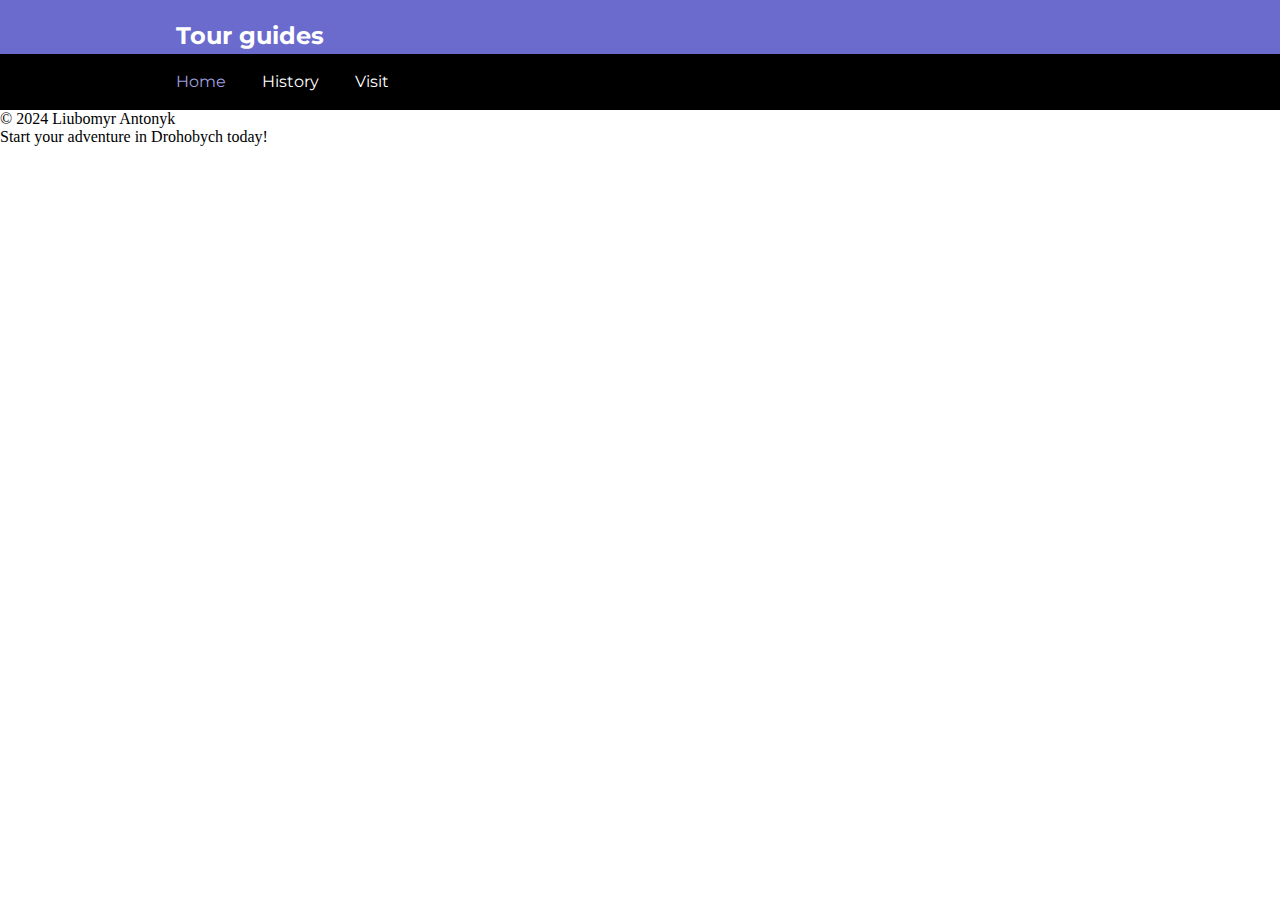
==== history.html @ 14a1899b "Added reguired pages: history.html, visit.html Rearranged the files into structure: images, js Creat" ====
<!DOCTYPE html>
<html lang="en">
<head>
  <title> Tour Guides Liubomyr</title>
    <meta charset="UTF-8">
    <meta name="viewport" content="width=device-width, initial-scale=1.0">
    <title>Town Website</title>
    <link rel="stylesheet" href="css/styles.css">
    <link rel="stylesheet"
    href="https://fonts.googleapis.com/css?family=Montserrat">

    <link rel="stylesheet"
    href="https://fonts.googleapis.com/css?family=Open+Sans">

    <link rel="stylesheet"
    href="https://cdnjs.cloudflare.com/ajax/libs/font-awesome/4.7.0/css/font-awesome.min.css">

</head>
<body>

<header>
  <div class="title">
    <img>
    <h1 class="page title_heading">
      <a href="index.html" class="title_heading_link">
        Tour guides</a></h1>

  </div>
    <nav class="nav">
        <ul class="page nav_menu">
          <li class="nav_menu_item">
            <a href="index.html" class="nav_menu_link active">
              Home</a></li>
          <li class="nav_menu_item">
            <a href="history.html" class="nav_menu_link">
              History</a></li>
          <li class="nav_menu_item">
            <a href="visit.html" class="nav_menu_link">
              Visit</a></li>
          </ul>
    
    </nav>
</header>

<footer>
    <p>&copy; 2024 Liubomyr Antonyk</p>
    <p>Start your adventure in Drohobych today!</p>
</footer>

<script src="https://ajax.googleapis.com/ajax/libs/jquery/3.3.1/jquery.min.js"></script>
<script src="js/index.js"></script>

</body>
</html>
---- css/styles.css ----
* {
  box-sizing: border-box;
  margin: 0;
  border: 0;
  padding: 0;
}

/* Page */

.page {
  max-width: 640px;
  margin: 0 auto;
}

@media (min-width: 960px) {
  .page {max-width: 960px;}
}

/* Header */

.header {
  font-size: 0;
  text-align: center;
}

/* Title */

.title {background: #6b6bcd;}

.title_heading {font: bold 24px / 1.5 'Montserrat', sans-serif;}

.title_heading_link {
  text-align: left;
  padding: 16px;
  text-decoration: none;
  color: #FFFFFF;
}

/* Navigation */

.nav {background: #000000;}

.nav_menu {}

.nav_menu_item {
  display: block;
  font: 16px / 1.5 'Montserrat', sans-serif;
}

.nav_menu_link {
  display: block;
  padding: 16px;
  text-decoration: none;
  color: #FFFFFF;
  transition: color 0.25s;
}

.nav_menu_link:hover,
.nav_menu_link:active,
.nav_menu_link.active {color: #9F9FDF;}

@media (min-width: 480px) {
  .nav_menu_item {display: inline-block;}
}

/* Banner */

.banner {
  text-align: center;
  background: url('../images/banner.jpeg') no-repeat 75% 50% / cover fixed;
}

.banner_container-1 {
  display: flex;
  flex-flow: column nowrap;
  justify-content: center;
  height: 100vh;
  padding: 16px;
}

.banner_container-2 {
  border-radius: 8px;
  padding: 48px 0;
  background: rgba(0, 0, 0, 0.75);
  box-shadow: 0 4px 8px rgba(0, 0, 0, 0.25);
}

.banner_section {padding: 8px;}

.banner_heading {
  padding: 8px;
  font: bold 32px / 1.5 'Montserrat', sans-serif;
  color: #FFFFFF;
}

.banner_subheading {
  padding: 8px;
  font: 16px / 1.5 'Montserrat', sans-serif;
  color: #FFFFFF;
}

.banner_button {
  margin: 0 auto;
  padding: 8px;
}

.banner_button_link {
  display: block;
  border-radius: 28px;
  padding: 16px;
  font: bold 16px / 1.5 'Montserrat', sans-serif;
  text-decoration: none;
  color: #000000;
  background: #FFBF00;
  transition: background 0.25s;
}

.banner_button_link:hover,
.banner_button_link:active {background: #FFFFFF;}

@media (min-width: 480px) {

  .banner_heading {font-size: 48px;}

  .banner_button {width: 50%;}

}

/* Main */

.main {
  display: block;
  background: #EFEFEF;
}

.main_container {padding: 32px 0;}

.main_section {padding: 24px 8px;}

.main_heading {
  padding: 8px;
  font: bold 24px / 1.5 'Montserrat', sans-serif;
  text-align: left;
  color: #000000;
}

.main_subheading {
  padding: 8px;
  font: 16px / 1.5 'Montserrat', sans-serif;
  text-align: center;
  color: #000000;
}

.main_subheading_link {
  color: #4040BF;
  transition: color 0.25s;
}

.main_subheading_link:hover,
.main_subheading_link:active {color: #000000;}

.main_text {
  padding: 8px;
  font: 16px / 1.5 'Open Sans', sans-serif;
  text-align: left;
  color: #404040;
}

.main_figure {padding: 8px;}

.main_figure_image {
  display: block;
  width: 100%;
  border-radius: 8px;
  overflow: hidden;
  box-shadow: 0 4px 8px rgba(0, 0, 0, 0.25);
}

/* Footer */

.footer {background: #4040BF;}

.footer_text {
  padding: 16px;
  font: 16px / 1.5 'Open Sans', sans-serif;
  text-align: center;
  color: #FFFFFF;
}
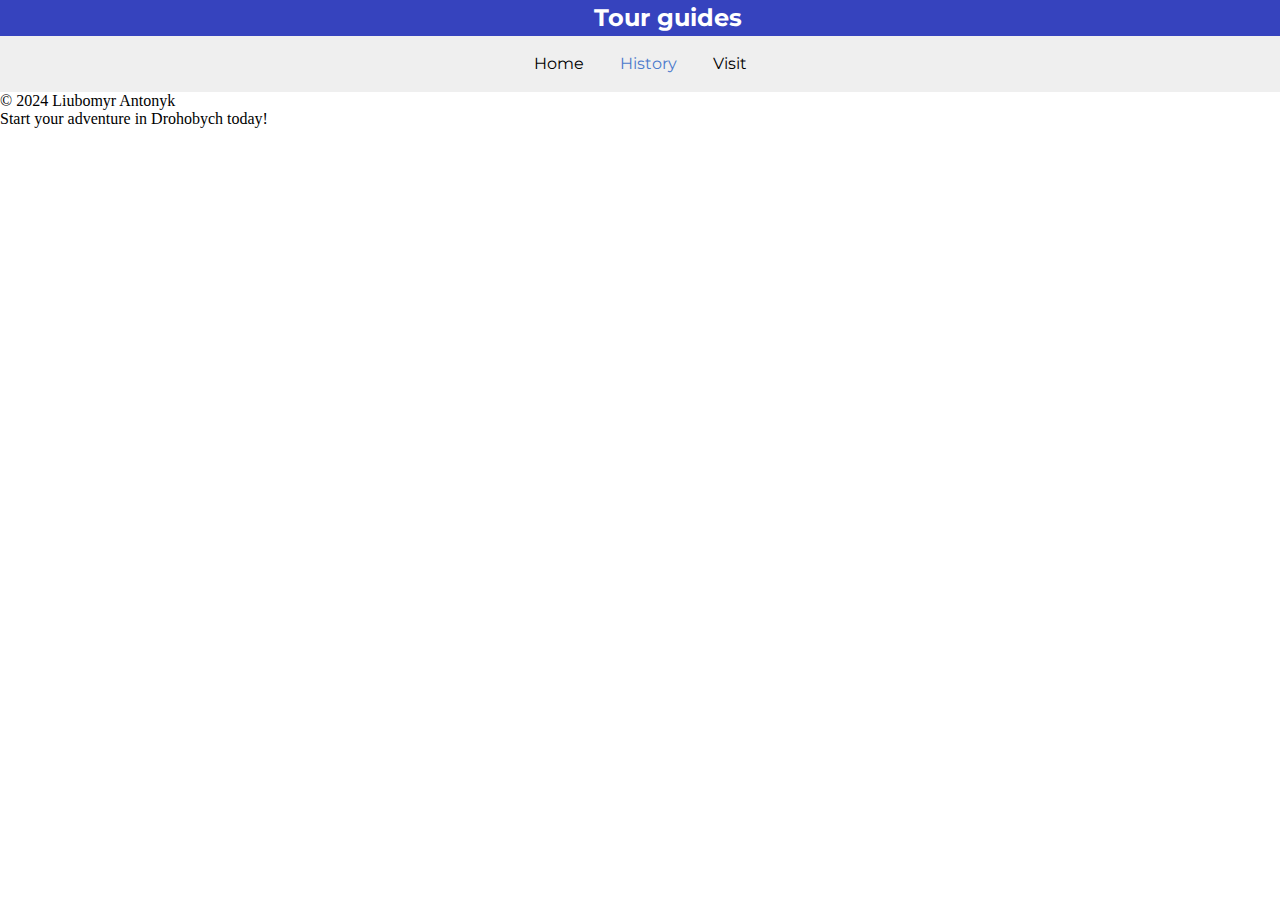
==== commit 203aa9e9: "minor design changes, refined header" ====
--- a/history.html
+++ b/history.html
@@ -29,10 +29,10 @@
     <nav class="nav">
         <ul class="page nav_menu">
           <li class="nav_menu_item">
-            <a href="index.html" class="nav_menu_link active">
+            <a href="index.html" class="nav_menu_link">
               Home</a></li>
           <li class="nav_menu_item">
-            <a href="history.html" class="nav_menu_link">
+            <a href="history.html" class="nav_menu_link active">
               History</a></li>
           <li class="nav_menu_item">
             <a href="visit.html" class="nav_menu_link">
--- a/css/styles.css
+++ b/css/styles.css
@@ -25,9 +25,26 @@
 
 /* Title */
 
-.title {background: #6b6bcd;}
-
-.title_heading {font: bold 24px / 1.5 'Montserrat', sans-serif;}
+.title {
+  display: flex;
+  align-items: center;
+  background: #3643be;
+}
+
+.title img {
+  align-items: center;
+  margin-top: 5px;
+  margin-bottom: 5px;
+  margin-left: 5px;
+  width: 50px;
+  height: auto; 
+}
+
+.title_heading {
+  font: bold 24px / 1.5 'Montserrat', sans-serif;
+  text-align: center;
+  flex:1;
+}
 
 .title_heading_link {
   text-align: left;
@@ -38,7 +55,10 @@
 
 /* Navigation */
 
-.nav {background: #000000;}
+.nav {
+  display: flex;
+  justify-content: center; 
+  background:  #EFEFEF;}
 
 .nav_menu {}
 
@@ -51,13 +71,13 @@
   display: block;
   padding: 16px;
   text-decoration: none;
-  color: #FFFFFF;
+  color: #000000;
   transition: color 0.25s;
 }
 
 .nav_menu_link:hover,
 .nav_menu_link:active,
-.nav_menu_link.active {color: #9F9FDF;}
+.nav_menu_link.active {color: #4b7acc;}
 
 @media (min-width: 480px) {
   .nav_menu_item {display: inline-block;}
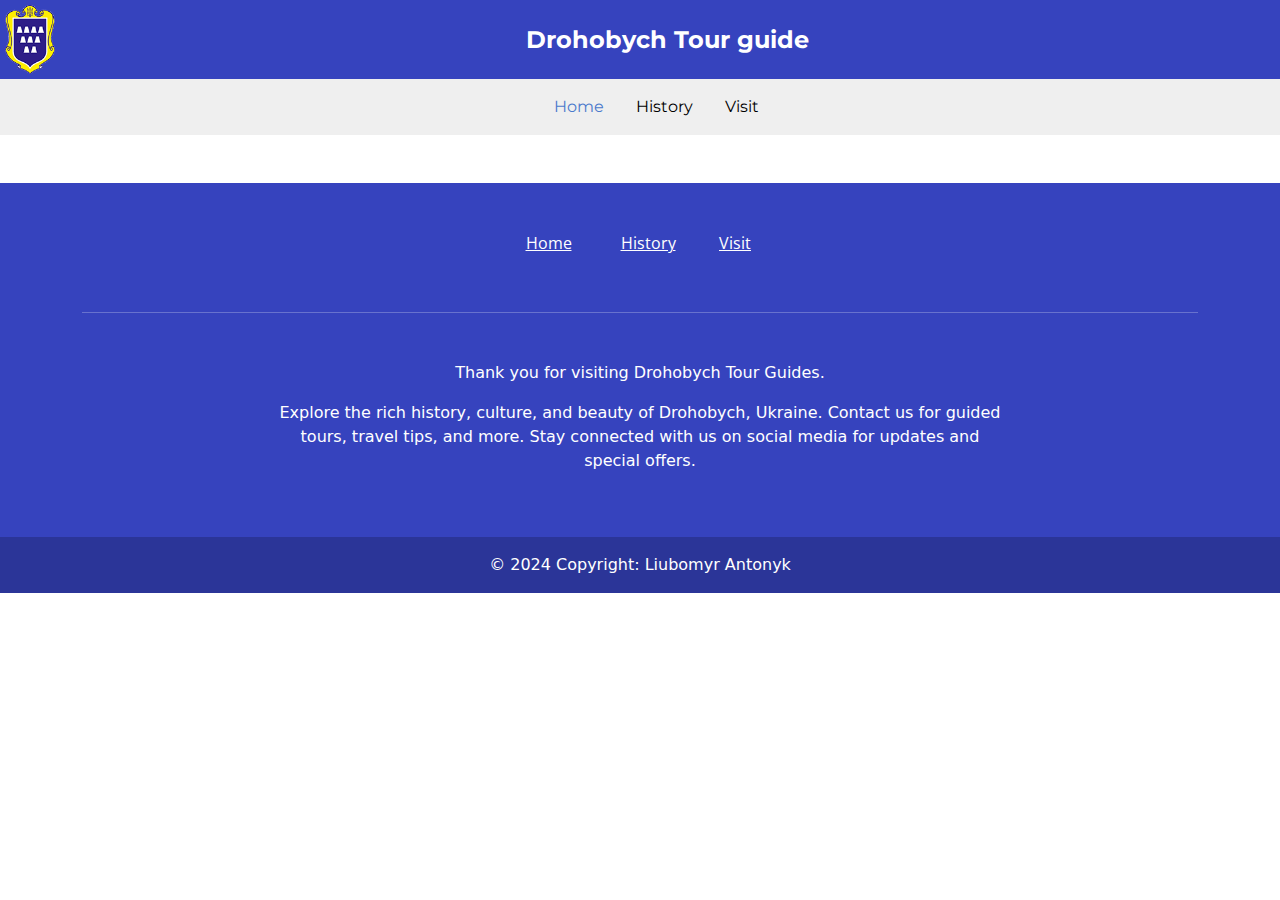
==== commit aebf78fd: "Added map, redesigned footer" ====
--- a/history.html
+++ b/history.html
@@ -1,10 +1,9 @@
 <!DOCTYPE html>
 <html lang="en">
 <head>
-  <title> Tour Guides Liubomyr</title>
+    <title> Tour Guide Liubomyr</title>
     <meta charset="UTF-8">
     <meta name="viewport" content="width=device-width, initial-scale=1.0">
-    <title>Town Website</title>
     <link rel="stylesheet" href="css/styles.css">
     <link rel="stylesheet"
     href="https://fonts.googleapis.com/css?family=Montserrat">
@@ -12,43 +11,87 @@
     <link rel="stylesheet"
     href="https://fonts.googleapis.com/css?family=Open+Sans">
 
-    <link rel="stylesheet"
-    href="https://cdnjs.cloudflare.com/ajax/libs/font-awesome/4.7.0/css/font-awesome.min.css">
+    <link href="https://cdn.jsdelivr.net/npm/bootstrap@5.3.3/dist/css/bootstrap.min.css" rel="stylesheet" integrity="sha384-QWTKZyjpPEjISv5WaRU9OFeRpok6YctnYmDr5pNlyT2bRjXh0JMhjY6hW+ALEwIH" crossorigin="anonymous">
 
 </head>
 <body>
 
-<header>
-  <div class="title">
-    <img>
-    <h1 class="page title_heading">
-      <a href="index.html" class="title_heading_link">
-        Tour guides</a></h1>
-
-  </div>
-    <nav class="nav">
-        <ul class="page nav_menu">
-          <li class="nav_menu_item">
-            <a href="index.html" class="nav_menu_link">
-              Home</a></li>
-          <li class="nav_menu_item">
-            <a href="history.html" class="nav_menu_link active">
-              History</a></li>
-          <li class="nav_menu_item">
-            <a href="visit.html" class="nav_menu_link">
-              Visit</a></li>
-          </ul>
+<header class="header", id="header">
+    <div class="title">
+        <img src="images/logo.png" alt="Drohobych Logo">
+        <h1 class="page title_heading">
+        <a href="index.html" class="title_heading_link">
+            Drohobych Tour guide</a></h1>
     
-    </nav>
+    </div>
+        <nav class="nav">
+            <ul class="page nav_menu">
+            <li class="nav_menu_item">
+                <a href="index.html" class="nav_menu_link active">
+                Home</a></li>
+            <li class="nav_menu_item">
+                <a href="history.html" class="nav_menu_link">
+                History</a></li>
+            <li class="nav_menu_item">
+                <a href="visit.html" class="nav_menu_link">
+                Visit</a></li>
+            </ul>
+        
+        </nav>
+    
 </header>
 
-<footer>
-    <p>&copy; 2024 Liubomyr Antonyk</p>
-    <p>Start your adventure in Drohobych today!</p>
-</footer>
-
-<script src="https://ajax.googleapis.com/ajax/libs/jquery/3.3.1/jquery.min.js"></script>
-<script src="js/index.js"></script>
-
-</body>
-</html>+<footer class="footer">
+    <div class="container">
+      <section class="mt-5">
+        <div class="row text-center d-flex justify-content-center pt-5">
+  
+          <div class="col-md-1">
+            <h6 class="footer_item">
+              <a href="index.html" class="footer_text">Home</a>
+            </h6>
+          </div>
+  
+          <div class="col-md-1">
+            <h6 class="footer_item">
+              <a href="#header" class="footer_text">History</a>
+            </h6>
+          </div>
+  
+          <div class="col-md-1">
+            <h6 class="footer_item">
+              <a href="visit.html" class="footer_text">Visit</a>
+            </h6>
+          </div>
+        </div>
+      </section>
+  
+      <hr class="my-5" />
+      <section class="mb-5">
+        <div class="row d-flex justify-content-center">
+          <div class="col-lg-8">
+            <p>
+              Thank you for visiting Drohobych Tour Guides.
+            </p>
+            <p>
+              Explore the rich history, culture, and beauty of Drohobych, Ukraine. Contact us for guided tours, travel tips, and more. Stay connected with us on social media for updates and special offers.
+            </p>
+          </div>
+        </div>
+      </section>
+    </div>
+  
+    <div
+         class="text-center p-3"
+         style="background-color: rgba(0, 0, 0, 0.2)"
+         >
+      © 2024 Copyright: Liubomyr Antonyk
+    </div>
+  </footer>
+  
+  
+  <script src="https://cdn.jsdelivr.net/npm/bootstrap@5.3.3/dist/js/bootstrap.bundle.min.js" integrity="sha384-YvpcrYf0tY3lHB60NNkmXc5s9fDVZLESaAA55NDzOxhy9GkcIdslK1eN7N6jIeHz" crossorigin="anonymous"></script>
+  <script src="js/index.js"></script>
+  
+  </body>
+  </html>--- a/css/styles.css
+++ b/css/styles.css
@@ -63,6 +63,7 @@
 .nav_menu {}
 
 .nav_menu_item {
+  align-items: center;
   display: block;
   font: 16px / 1.5 'Montserrat', sans-serif;
 }
@@ -155,7 +156,13 @@
 
 .main_container {padding: 32px 0;}
 
-.main_section {padding: 24px 8px;}
+.main_section {
+  padding: 24px 8px;
+}
+.main_section:hover{
+  border-radius: 16px;
+  border: 1px solid black;
+}
 
 .main_heading {
   padding: 8px;
@@ -196,9 +203,31 @@
   box-shadow: 0 4px 8px rgba(0, 0, 0, 0.25);
 }
 
+.main_map{
+  margin: 20px auto; 
+  max-width: 800px; 
+  padding: 20px;
+  align-items: center;
+}
+
+.main_map iframe {
+  display: block; 
+  margin: 0 auto; 
+}
+
 /* Footer */
 
-.footer {background: #4040BF;}
+.footer {
+  text-align: center;
+  background-color: #3643be;
+  color: #FFFFFF;
+}
+
+.footer_item {
+  align-items: center;
+  display: block;
+  font: 16px / 1.5 'Montserrat', sans-serif;
+}
 
 .footer_text {
   padding: 16px;
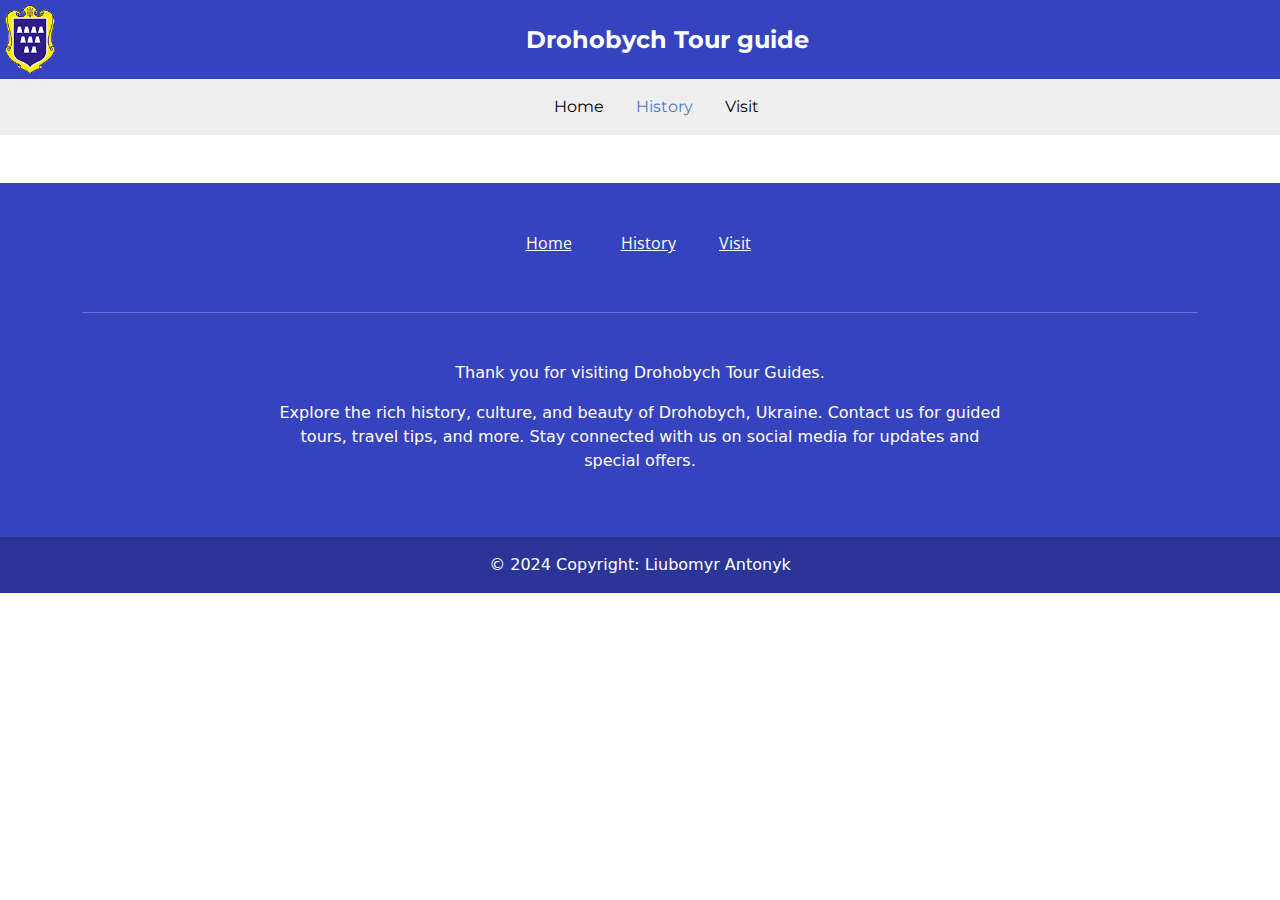
==== commit c4c5936d: "created visit page added galary view used bootstrap to create 7:5 column ratio" ====
--- a/history.html
+++ b/history.html
@@ -27,10 +27,10 @@
         <nav class="nav">
             <ul class="page nav_menu">
             <li class="nav_menu_item">
-                <a href="index.html" class="nav_menu_link active">
+                <a href="index.html" class="nav_menu_link">
                 Home</a></li>
             <li class="nav_menu_item">
-                <a href="history.html" class="nav_menu_link">
+                <a href="history.html" class="nav_menu_link active">
                 History</a></li>
             <li class="nav_menu_item">
                 <a href="visit.html" class="nav_menu_link">
@@ -91,7 +91,7 @@
   
   
   <script src="https://cdn.jsdelivr.net/npm/bootstrap@5.3.3/dist/js/bootstrap.bundle.min.js" integrity="sha384-YvpcrYf0tY3lHB60NNkmXc5s9fDVZLESaAA55NDzOxhy9GkcIdslK1eN7N6jIeHz" crossorigin="anonymous"></script>
-  <script src="js/index.js"></script>
+  <script src="js/code.js"></script>
   
   </body>
   </html>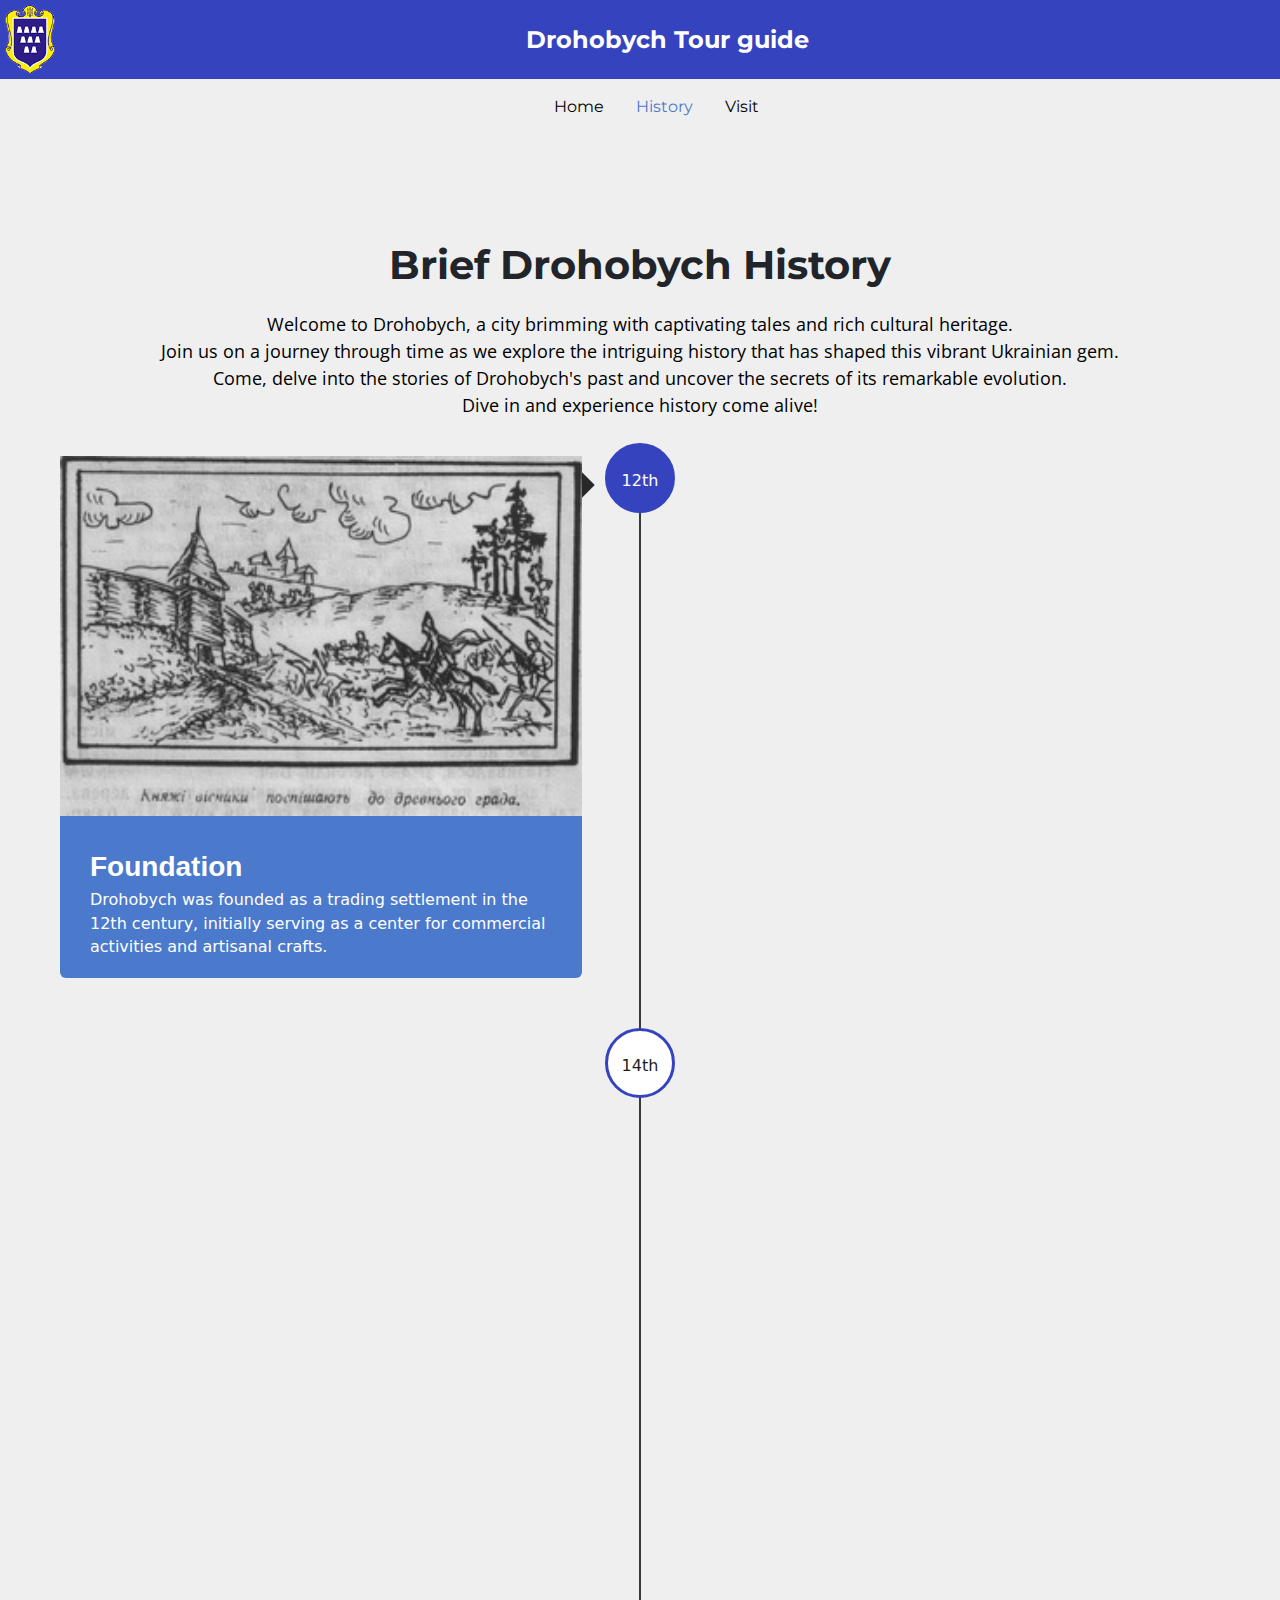
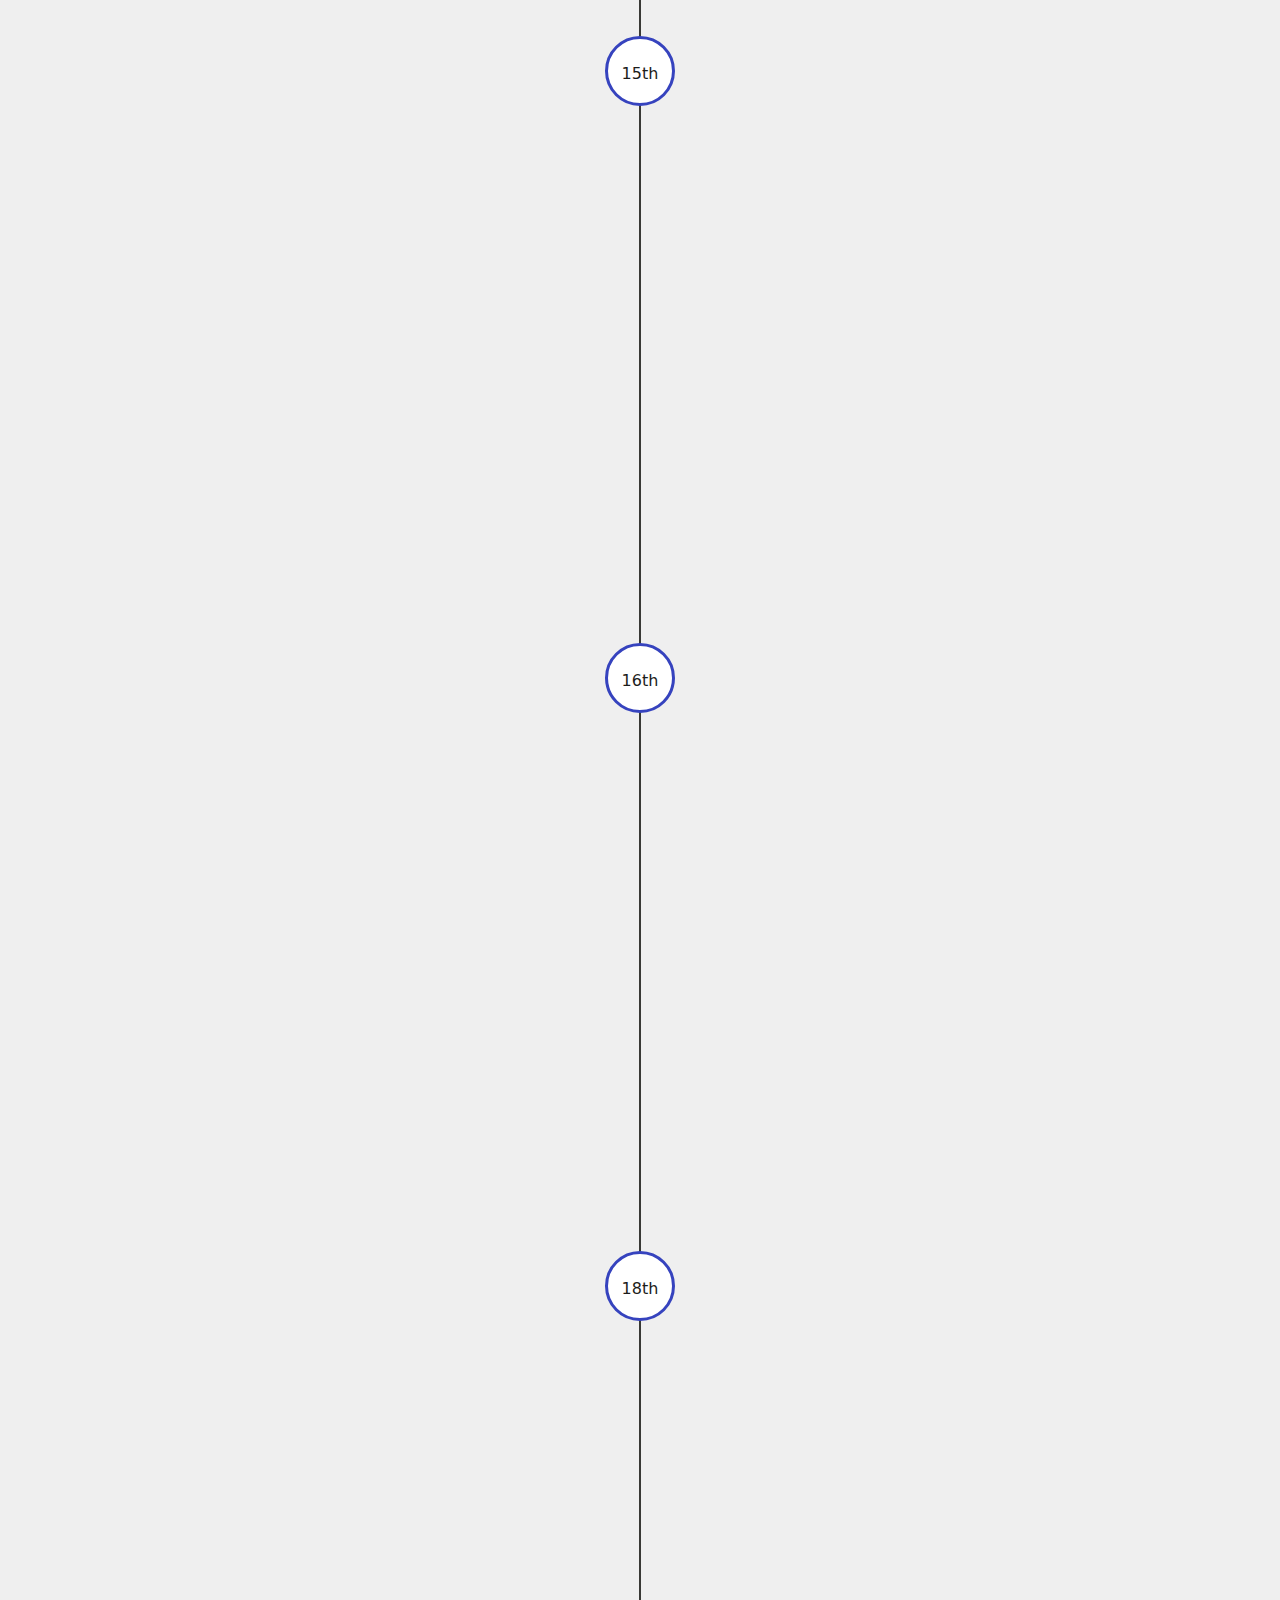
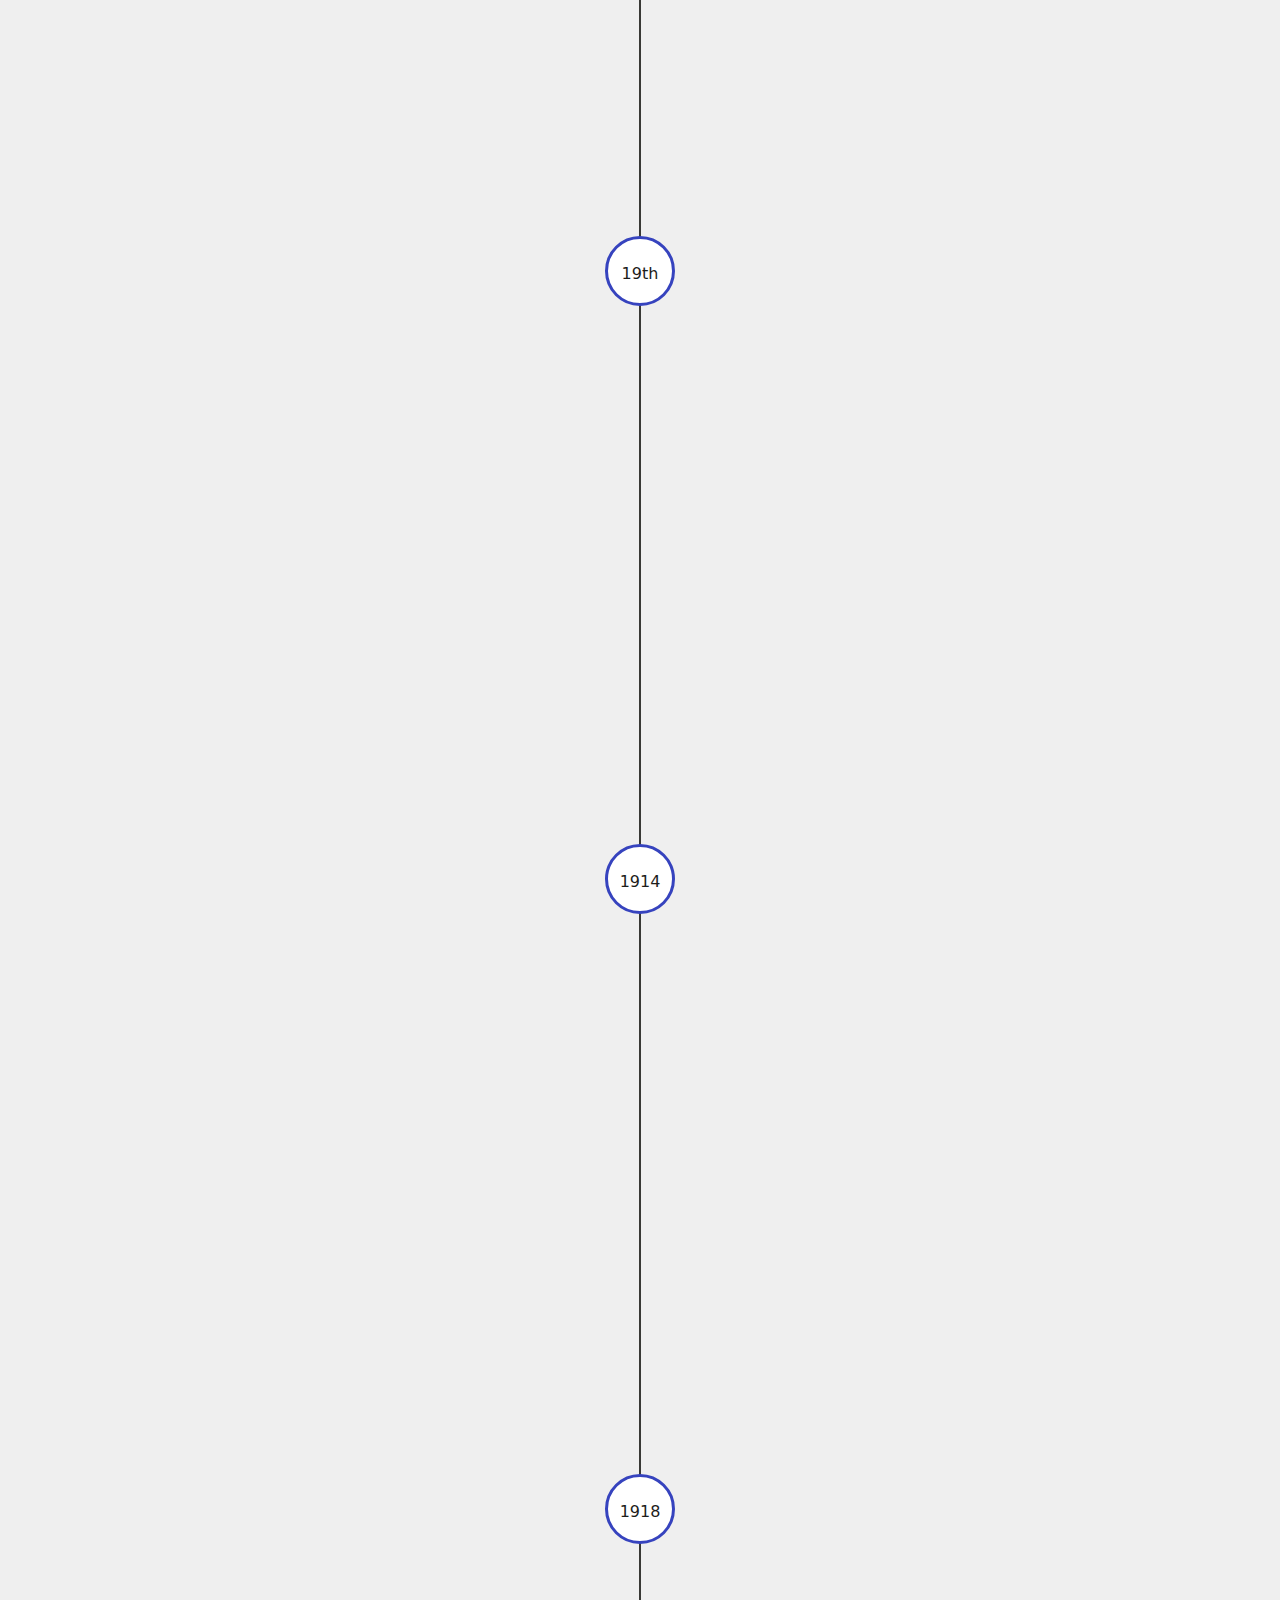
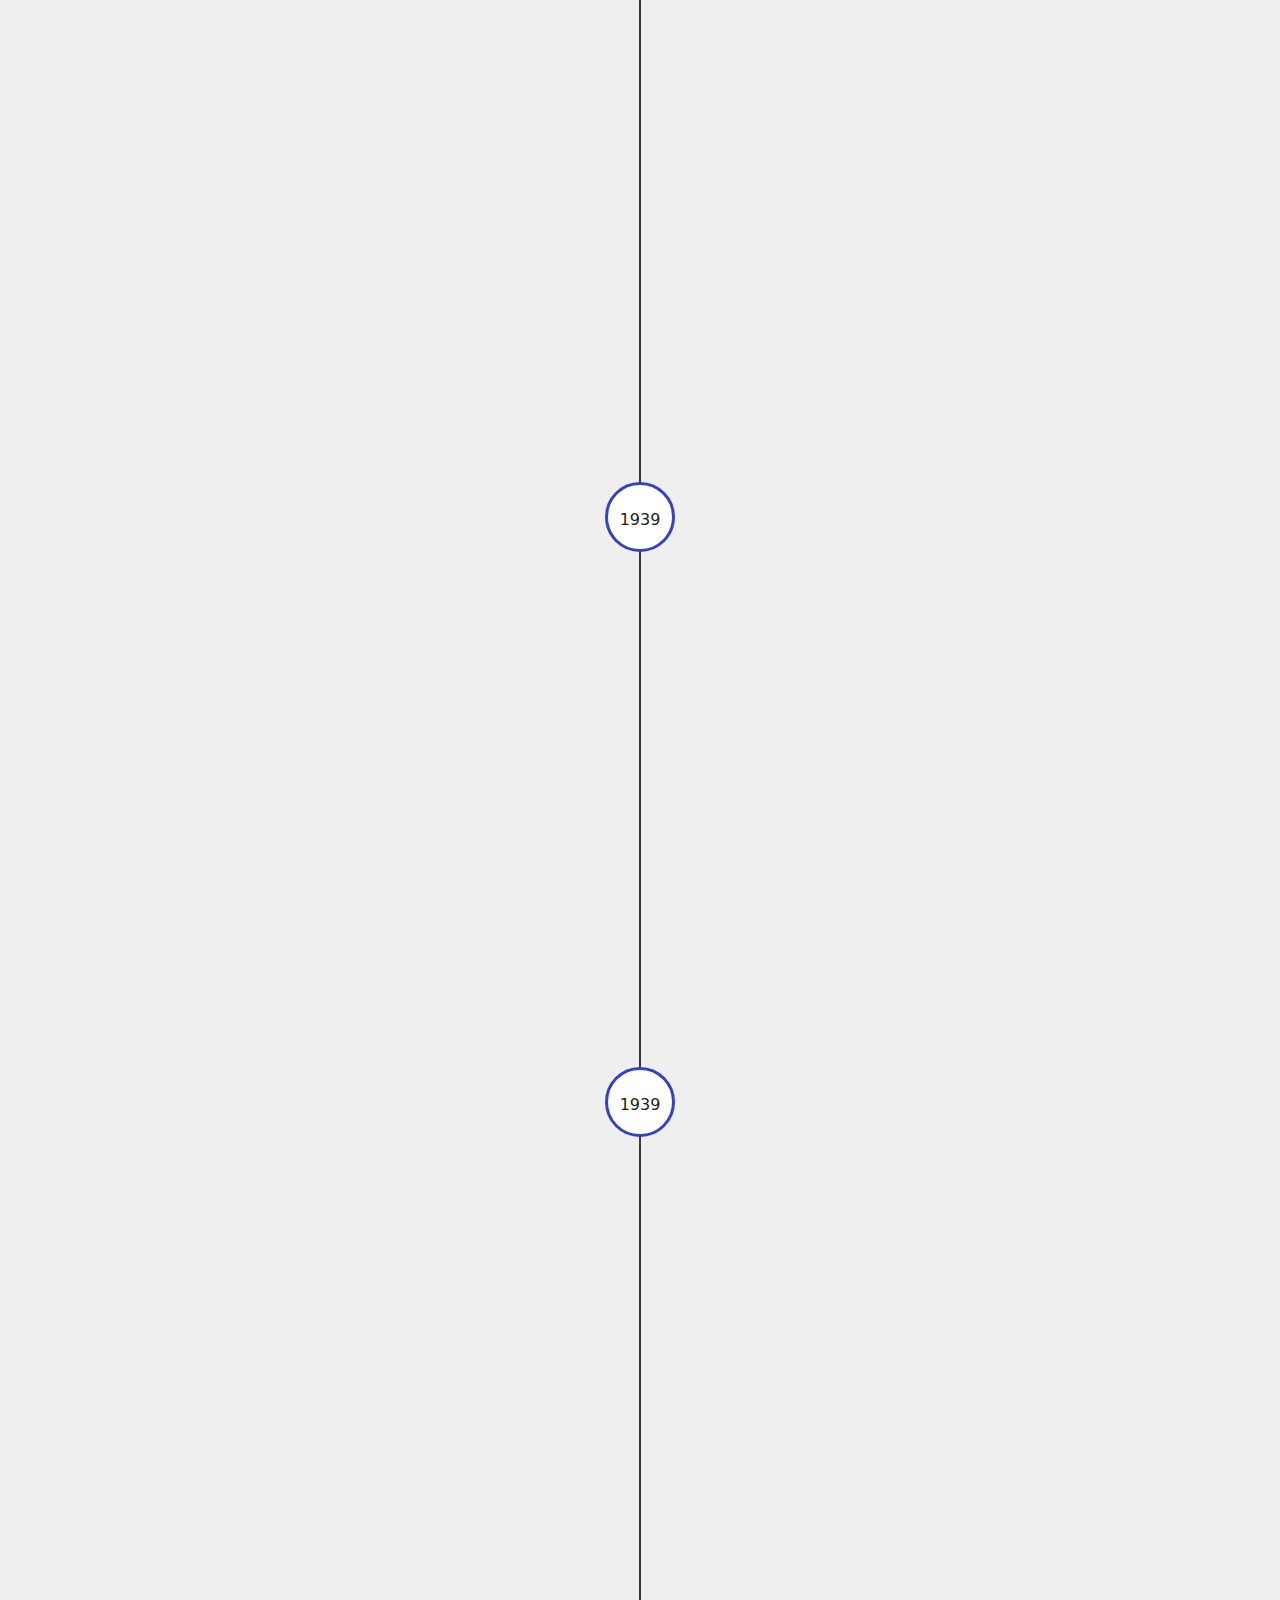
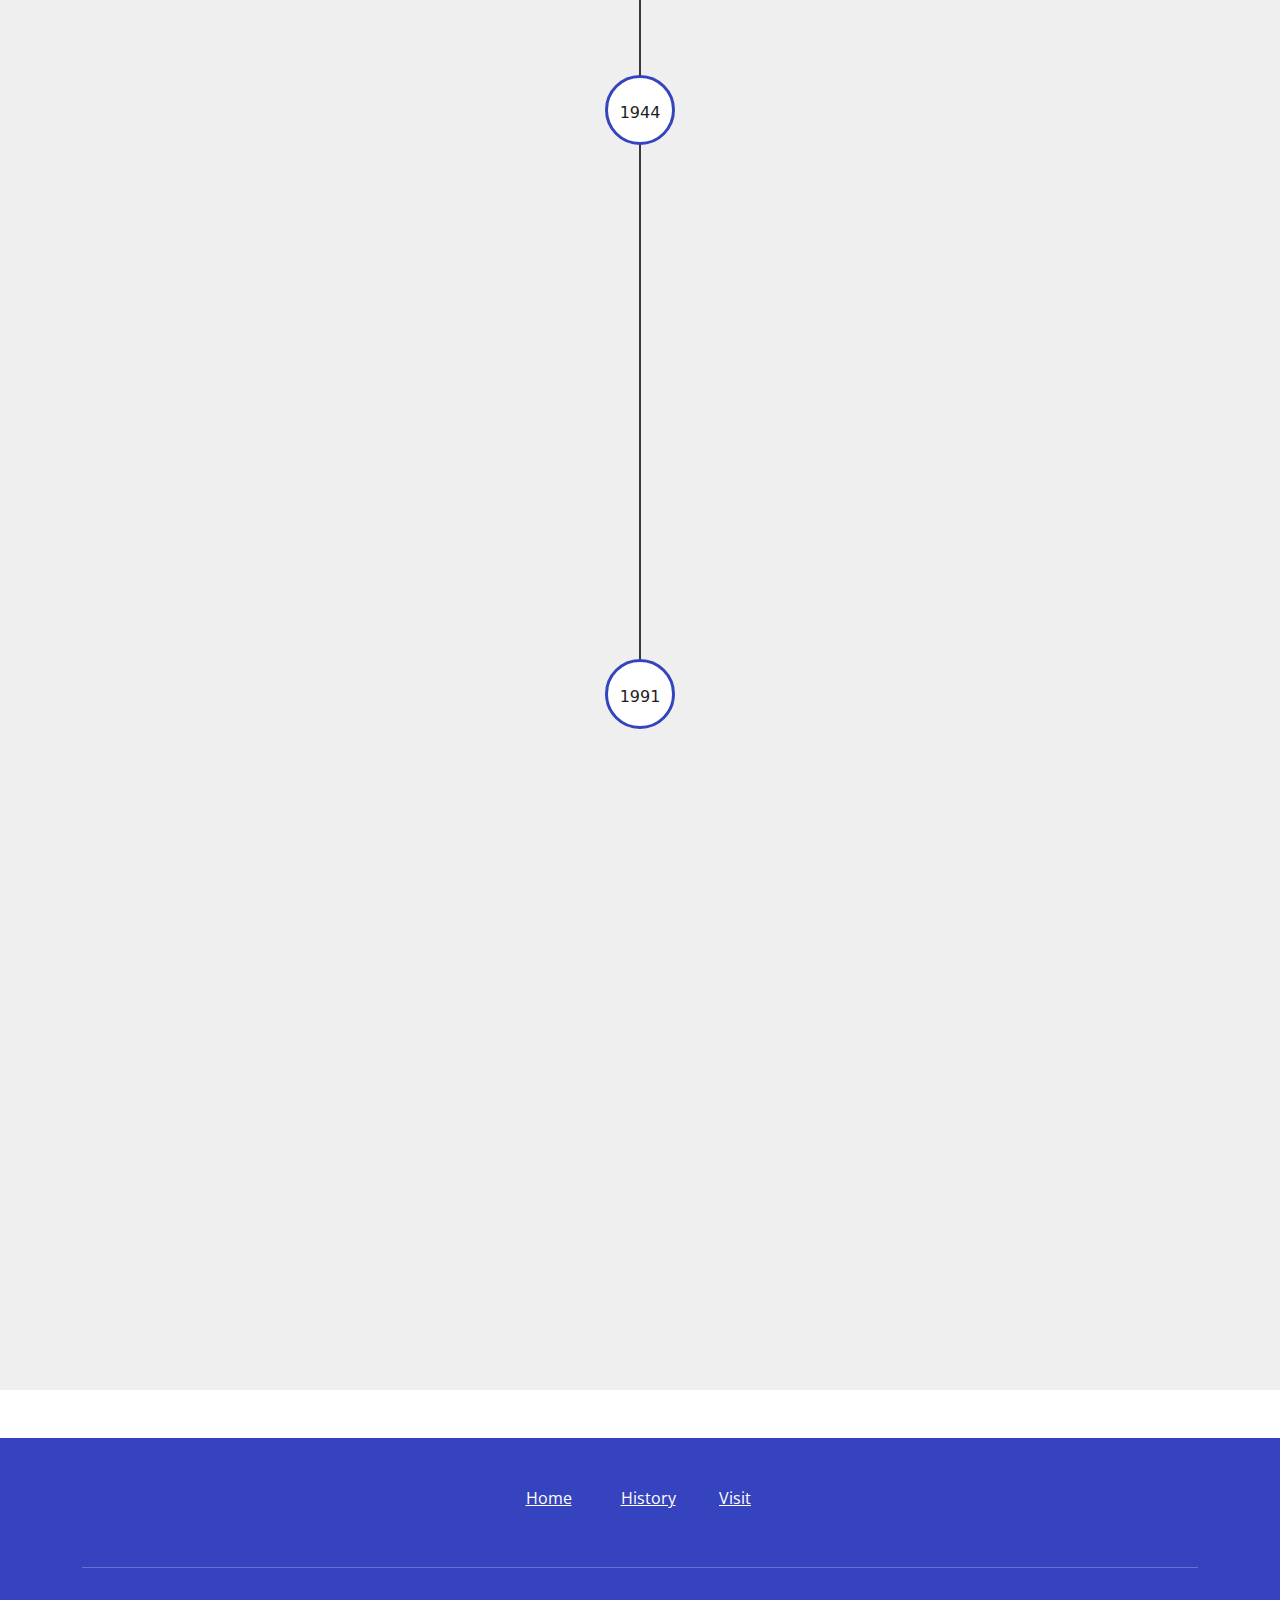
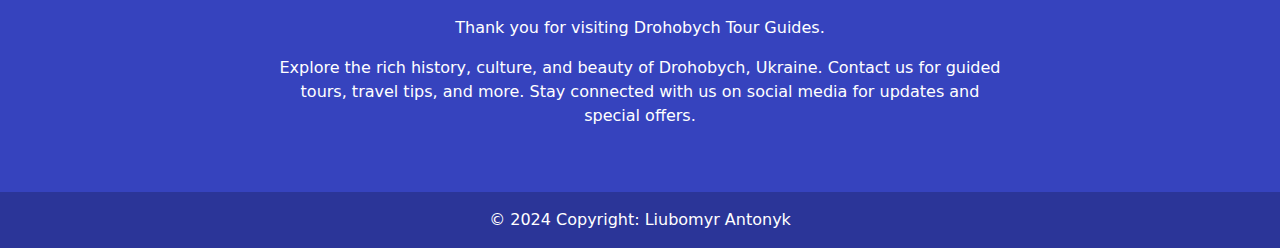
==== commit d3e3e4ed: "created history page using timeline method" ====
--- a/history.html
+++ b/history.html
@@ -5,6 +5,7 @@
     <meta charset="UTF-8">
     <meta name="viewport" content="width=device-width, initial-scale=1.0">
     <link rel="stylesheet" href="css/styles.css">
+    <link rel="stylesheet" href="css/history.css">
     <link rel="stylesheet"
     href="https://fonts.googleapis.com/css?family=Montserrat">
 
@@ -41,6 +42,287 @@
     
 </header>
 
+<main class="main" id="main">
+  <div class="ag-timeline-block">
+    <h1 style="text-align: center;">Brief Drohobych History</h1>
+    <p class="main_subheading">Welcome to Drohobych, a city brimming with captivating tales and rich cultural heritage. <br> Join us on a journey through time as we explore the intriguing history that has shaped this vibrant Ukrainian gem. <br> Come, delve into the stories of Drohobych's past and uncover the secrets of its remarkable evolution. <br> Dive in and experience history come alive!</p>
+    <section class="ag-section">
+      <div class="ag-format-container">
+        <div class="js-timeline ag-timeline">
+          <div class="js-timeline_line ag-timeline_line">
+            <div class="js-timeline_line-progress ag-timeline_line-progress"></div>
+          </div>
+          <div class="ag-timeline_list">
+            <div class="js-timeline_item ag-timeline_item">
+              <div class="ag-timeline-card_box">
+                <div class="js-timeline-card_point-box ag-timeline-card_point-box">
+                  <div class="ag-timeline-card_point">12th</div>
+                </div>
+              </div>
+              <div class="ag-timeline-card_item">
+                <div class="ag-timeline-card_inner">
+                  <div class="ag-timeline-card_img-box">
+                    <img src="images/history1.jpeg" class="ag-timeline-card_img" width="640" height="360" alt="Drogobych foundation" />
+                  </div>
+                  <div class="ag-timeline-card_info">
+                    <div class="ag-timeline-card_title">Foundation</div>
+                    <div class="ag-timeline-card_desc">
+                      Drohobych was founded as a trading settlement in the 12th century, initially serving as a center for commercial activities and artisanal crafts.
+                    </div>
+                  </div>
+                </div>
+                <div class="ag-timeline-card_arrow"></div>
+              </div>
+            </div>
+  
+            <div class="js-timeline_item ag-timeline_item">
+              <div class="ag-timeline-card_box">
+                <div class="js-timeline-card_point-box ag-timeline-card_point-box">
+                  <div class="ag-timeline-card_point">14th</div>
+                </div>
+              </div>
+              <div class="ag-timeline-card_item">
+                <div class="ag-timeline-card_inner">
+                  <div class="ag-timeline-card_img-box">
+                    <img src="images/history2.jpeg" class="ag-timeline-card_img" width="640" height="360" alt="Drogobych salt mine" />
+                  </div>
+                  <div class="ag-timeline-card_info">
+                    <div class="ag-timeline-card_title">Salt Mining Industry Flourishes</div>
+                    <div class="ag-timeline-card_desc">
+                      During the 14th century, Drohobych's salt mining industry experienced significant growth, becoming one of the primary sources of wealth and economic activity in the region.
+                    </div>
+                  </div>
+                </div>
+                <div class="ag-timeline-card_arrow"></div>
+              </div>
+            </div>
+  
+            <div class="js-timeline_item ag-timeline_item">
+              <div class="ag-timeline-card_box">
+                <div class="js-timeline-card_point-box ag-timeline-card_point-box">
+                  <div class="ag-timeline-card_point">15th</div>
+                </div>
+              </div>
+              <div class="ag-timeline-card_item">
+                <div class="ag-timeline-card_inner">
+                  <div class="ag-timeline-card_img-box">
+                    <img src="images/history3.jpeg" class="ag-timeline-card_img" width="640" height="360" alt="Picture of Drogobych street" />
+                  </div>
+                  <div class="ag-timeline-card_info">
+                    <div class="ag-timeline-card_title">Cultural Renaissance</div>
+                    <div class="ag-timeline-card_desc">
+                      Drohobych experienced a cultural renaissance during the 15th century, marked by a flourishing of arts, literature, and intellectual pursuits, contributing to its reputation as a center of learning.
+                    </div>
+                  </div>
+                </div>
+                <div class="ag-timeline-card_arrow"></div>
+              </div>
+            </div>
+  
+            <div class="js-timeline_item ag-timeline_item">
+              <div class="ag-timeline-card_box">
+                <div class="js-timeline-card_point-box ag-timeline-card_point-box">
+                  <div class="ag-timeline-card_point">16th</div>
+                </div>
+              </div>
+              <div class="ag-timeline-card_item">
+                <div class="ag-timeline-card_inner">
+                  <div class="ag-timeline-card_img-box">
+                    <img src="images/history4.jpeg" class="ag-timeline-card_img" width="640" height="360" alt="Drogobych salt" />
+                  </div>
+                  <div class="ag-timeline-card_info">
+                    <div class="ag-timeline-card_title">Golden Age of Trade</div>
+                    <div class="ag-timeline-card_desc">
+                      In the 16th century, Drohobych reached its peak as a center of trade, attracting merchants from across Europe and the Middle East and solidifying its position as a vital commercial hub.
+                    </div>
+                  </div>
+                </div>
+                <div class="ag-timeline-card_arrow"></div>
+              </div>
+            </div>
+  
+            <div class="js-timeline_item ag-timeline_item">
+              <div class="ag-timeline-card_box">
+                <div class="js-timeline-card_point-box ag-timeline-card_point-box">
+                  <div class="ag-timeline-card_point">18th</div>
+                </div>
+              </div>
+              <div class="ag-timeline-card_item">
+                <div class="ag-timeline-card_inner">
+                  <div class="ag-timeline-card_img-box">
+                    <img src="images/history5.jpeg" class="ag-timeline-card_img" width="640" height="360" alt="Drohobych rynek" />
+                  </div>
+                  <div class="ag-timeline-card_info">
+                    <div class="ag-timeline-card_title">Partitions of Poland</div>
+                    <div class="ag-timeline-card_desc">
+                      The partitions of Poland in the late 18th century led to Drohobych coming under Austrian rule, altering its political landscape and administrative structures.
+                    </div>
+                  </div>
+                </div>
+                <div class="ag-timeline-card_arrow"></div>
+              </div>
+            </div>
+  
+            <div class="js-timeline_item ag-timeline_item">
+              <div class="ag-timeline-card_box">
+                <div class="js-timeline-card_point-box ag-timeline-card_point-box">
+                  <div class="ag-timeline-card_point">19th</div>
+                </div>
+              </div>
+              <div class="ag-timeline-card_item">
+                <div class="ag-timeline-card_inner">
+                  <div class="ag-timeline-card_img-box">
+                    <img src="images/history6.png" class="ag-timeline-card_img" width="640" height="360" alt="Derricks" />
+                  </div>
+                  <div class="ag-timeline-card_info">
+                    <div class="ag-timeline-card_title">Galician Petroleum Industry</div>
+                    <div class="ag-timeline-card_desc">
+                      The discovery of oil and the development of the petroleum industry in Galicia, including Drohobych, during the 19th century transformed the region's economy and contributed to its industrialization.
+                    </div>
+                  </div>
+                </div>
+                <div class="ag-timeline-card_arrow"></div>
+              </div>
+            </div>
+  
+            <div class="js-timeline_item ag-timeline_item">
+              <div class="ag-timeline-card_box">
+                <div class="js-timeline-card_point-box ag-timeline-card_point-box">
+                  <div class="ag-timeline-card_point">1914</div>
+                </div>
+              </div>
+              <div class="ag-timeline-card_item">
+                <div class="ag-timeline-card_inner">
+                  <div class="ag-timeline-card_img-box">
+                    <img src="images/history7.jpeg" class="ag-timeline-card_img" width="640" height="360" alt="Ruins of Drogobych" />
+                  </div>
+                  <div class="ag-timeline-card_info">
+                    <div class="ag-timeline-card_title">World War I</div>
+                    <div class="ag-timeline-card_desc">
+                      World War I and the upheavals of the early 20th century provided a backdrop for the emergence of Ukrainian national consciousness and aspirations for independence, with Drohobych playing a role in these developments.
+                    </div>
+                  </div>
+                </div>
+                <div class="ag-timeline-card_arrow"></div>
+              </div>
+            </div>
+  
+            <div class="js-timeline_item ag-timeline_item">
+              <div class="ag-timeline-card_box">
+                <div class="js-timeline-card_point-box ag-timeline-card_point-box">
+                  <div class="ag-timeline-card_point">1918</div>
+                </div>
+              </div>
+              <div class="ag-timeline-card_item">
+                <div class="ag-timeline-card_inner">
+                  <div class="ag-timeline-card_img-box">
+                    <img src="images/history8.jpeg" class="ag-timeline-card_img" width="640" height="360" alt="District Courthouse" />
+                  </div>
+                  <div class="ag-timeline-card_info">
+                    <div class="ag-timeline-card_title">Interwar Period</div>
+                    <div class="ag-timeline-card_desc">
+                      The interwar period was a time of political and social change in Drohobych, as it experienced the challenges of nation-building and the complexities of interethnic relations.
+                    </div>
+                  </div>
+                </div>
+                <div class="ag-timeline-card_arrow"></div>
+              </div>
+            </div>
+  
+            <div class="js-timeline_item ag-timeline_item">
+              <div class="ag-timeline-card_box">
+                <div class="js-timeline-card_point-box ag-timeline-card_point-box">
+                  <div class="ag-timeline-card_point">1939</div>
+                </div>
+              </div>
+              <div class="ag-timeline-card_item">
+                <div class="ag-timeline-card_inner">
+                  <div class="ag-timeline-card_img-box">
+                    <img src="images/history9.jpeg" class="ag-timeline-card_img" width="640" height="360" alt="Soviet occupation" />
+                  </div>
+                  <div class="ag-timeline-card_info">
+                    <div class="ag-timeline-card_title">Soviet Occupation</div>
+                    <div class="ag-timeline-card_desc">
+                      Drohobych came under Soviet occupation following the Molotov-Ribbentrop Pact in 1939, leading to significant political and social transformations in the city.
+                    </div>
+                  </div>
+                </div>
+                <div class="ag-timeline-card_arrow"></div>
+              </div>
+            </div>
+  
+            <div class="js-timeline_item ag-timeline_item">
+              <div class="ag-timeline-card_box">
+                <div class="js-timeline-card_point-box ag-timeline-card_point-box">
+                  <div class="ag-timeline-card_point">1939</div>
+                </div>
+              </div>
+              <div class="ag-timeline-card_item">
+                <div class="ag-timeline-card_inner">
+                  <div class="ag-timeline-card_img-box">
+                    <img src="images/history10.jpeg" class="ag-timeline-card_img" width="640" height="360" alt="German tanks in the Drogobych centre" />
+                  </div>
+                  <div class="ag-timeline-card_info">
+                    <div class="ag-timeline-card_title">Holocaust and World War II</div>
+                    <div class="ag-timeline-card_desc">
+                      The Holocaust and World War II had devastating consequences for Drohobych's Jewish community, resulting in the loss of thousands of lives and the destruction of Jewish cultural institutions.
+                    </div>
+                  </div>
+                </div>
+                <div class="ag-timeline-card_arrow"></div>
+              </div>
+            </div>
+  
+            <div class="js-timeline_item ag-timeline_item">
+              <div class="ag-timeline-card_box">
+                <div class="js-timeline-card_point-box ag-timeline-card_point-box">
+                  <div class="ag-timeline-card_point">1944</div>
+                </div>
+              </div>
+              <div class="ag-timeline-card_item">
+                <div class="ag-timeline-card_inner">
+                  <div class="ag-timeline-card_img-box">
+                    <img src="images/history11.jpeg" class="ag-timeline-card_img" width="640" height="360" alt="Soviet Period" />
+                  </div>
+                  <div class="ag-timeline-card_info">
+                    <div class="ag-timeline-card_title">Soviet Period</div>
+                    <div class="ag-timeline-card_desc">
+                      Drohobych became part of the Ukrainian Soviet Socialist Republic in 1944, experiencing Soviet governance and the policies of collectivization and industrialization.
+                    </div>
+                  </div>
+                </div>
+                <div class="ag-timeline-card_arrow"></div>
+              </div>
+            </div>
+  
+            <div class="js-timeline_item ag-timeline_item">
+              <div class="ag-timeline-card_box">
+                <div class="js-timeline-card_point-box ag-timeline-card_point-box">
+                  <div class="ag-timeline-card_point">1991</div>
+                </div>
+              </div>
+              <div class="ag-timeline-card_item">
+                <div class="ag-timeline-card_inner">
+                  <div class="ag-timeline-card_img-box">
+                    <img src="images/history12.jpeg" class="ag-timeline-card_img" width="640" height="360" alt="Drohobych nowadays"/>
+                  </div>
+                  <div class="ag-timeline-card_info">
+                    <div class="ag-timeline-card_title">Independence of Ukraine</div>
+                    <div class="ag-timeline-card_desc">
+                      The independence of Ukraine in 1991 marked a new chapter in Drohobych's history, as it became part of an independent Ukrainian state, with opportunities and challenges associated with the transition to democracy and market economy.
+                    </div>
+                  </div>
+                </div>
+                <div class="ag-timeline-card_arrow"></div>
+              </div>
+            </div>
+          </div>
+        </div>
+      </div>
+    </section>
+  </div>
+</main>
+
 <footer class="footer">
     <div class="container">
       <section class="mt-5">
@@ -91,6 +373,7 @@
   
   
   <script src="https://cdn.jsdelivr.net/npm/bootstrap@5.3.3/dist/js/bootstrap.bundle.min.js" integrity="sha384-YvpcrYf0tY3lHB60NNkmXc5s9fDVZLESaAA55NDzOxhy9GkcIdslK1eN7N6jIeHz" crossorigin="anonymous"></script>
+  <script src="https://ajax.googleapis.com/ajax/libs/jquery/2.2.4/jquery.min.js"></script>
   <script src="js/code.js"></script>
   
   </body>
--- a/css/history.css
+++ b/css/history.css
@@ -0,0 +1,290 @@
+.ag-format-container {
+  width: 1160px;
+  margin: 0 auto;
+
+  position: relative;
+}
+
+.ag-timeline-block {
+  padding: 100px 0;
+}
+
+.ag-timeline-block h1 {
+  font: bold 40px / 1.5 'Montserrat', sans-serif;
+}
+
+.ag-timeline-block p {
+  font: 18px / 1.5 'Open Sans', sans-serif;
+}
+
+.ag-timeline_title-box {
+  padding: 0 0 30px;
+
+  text-align: center;
+}
+.ag-timeline_tagline {
+  font-size: 40px;
+  color: rgb(84, 89, 95);
+}
+
+.ag-timeline_item {
+  margin: 0 0 50px;
+
+  position: relative;
+}
+.ag-timeline_item:nth-child(2n) {
+  text-align: right;
+}
+
+.ag-timeline {
+  display: inline-block;
+  width: 100%;
+  max-width: 100%;
+  margin: 0 auto;
+
+  position: relative;
+}
+.ag-timeline_line {
+  width: 2px;
+  background-color: #393935;
+
+  position: absolute;
+  top: 2px;
+  left: 50%;
+  bottom: 0;
+
+  overflow: hidden;
+
+  -webkit-transform: translateX(-50%);
+  -moz-transform: translateX(-50%);
+  -ms-transform: translateX(-50%);
+  -o-transform: translateX(-50%);
+  transform: translateX(-50%);
+}
+
+.ag-timeline_line-progress {
+  width: 100%;
+  height: 20%;
+  background-color: #3643be;
+}
+
+.ag-timeline-card_box {
+  padding: 0 0 20px 50%;
+}
+.ag-timeline_item:nth-child(2n) .ag-timeline-card_box {
+  padding: 0 50% 20px 0;
+}
+.ag-timeline-card_point-box {
+  display: inline-block;
+  margin: 0 14px 0 -35px;
+}
+.ag-timeline_item:nth-child(2n) .ag-timeline-card_point-box {
+  margin: 0 -35px 0 14px;
+}
+.ag-timeline-card_point {
+  height: 70px;
+  line-height: 70px;
+  width: 70px;
+  border: 3px solid #3643be;
+  background-color: #FFFFFF;
+
+  text-align: center;
+  font-size: 16px;
+  color: #1d1d1b;
+
+  -webkit-border-radius: 50%;
+  -moz-border-radius: 50%;
+  border-radius: 50%;
+}
+.js-ag-active .ag-timeline-card_point {
+  color: #FFFFFF;
+  background-color: #3643be;
+}
+.ag-timeline-card_item {
+  display: inline-block;
+  width: 45%;
+  margin: -77px 0 0;
+  background-color: #4b7acc;
+
+  opacity: 0;
+
+  -webkit-border-radius: 6px;
+  -moz-border-radius: 6px;
+  border-radius: 6px;
+
+  -webkit-box-shadow: 0 0 0 0 rgba(0,0,0,.5);
+  -moz-box-shadow: 0 0 0 0 rgba(0,0,0,.5);
+  -o-box-shadow: 0 0 0 0 rgba(0,0,0,.5);
+  box-shadow: 0 0 0 0 rgba(0,0,0,.5);
+
+  -webkit-transition: -webkit-transform .5s, opacity .5s;
+  -moz-transition: -moz-transform .5s, opacity .5s;
+  -o-transition: -o-transform .5s, opacity .5s;
+  transition: transform .5s, opacity .5s;
+
+  position: relative;
+}
+.ag-timeline_item:nth-child(2n+1) .ag-timeline-card_item {
+  -webkit-transform: translateX(-200%);
+  -moz-transform: translateX(-200%);
+  -ms-transform: translateX(-200%);
+  -o-transform: translateX(-200%);
+  transform: translateX(-200%);
+}
+.ag-timeline_item:nth-child(2n) .ag-timeline-card_item {
+  -webkit-transform: translateX(200%);
+  -moz-transform: translateX(200%);
+  -ms-transform: translateX(200%);
+  -o-transform: translateX(200%);
+  transform: translateX(200%);
+}
+.js-ag-active.ag-timeline_item:nth-child(2n+1) .ag-timeline-card_item,
+.js-ag-active.ag-timeline_item:nth-child(2n) .ag-timeline-card_item {
+  opacity: 1;
+
+  -webkit-transform: translateX(0);
+  -moz-transform: translateX(0);
+  -ms-transform: translateX(0);
+  -o-transform: translateX(0);
+  transform: translateX(0);
+}
+.ag-timeline-card_arrow {
+  height: 18px;
+  width: 18px;
+  margin-top: 20px;
+  background-color: #282828;
+
+  z-index: -1;
+  position: absolute;
+  top: 0;
+  right: 0;
+
+  -webkit-transform: rotate(45deg);
+  -moz-transform: rotate(45deg);
+  -ms-transform: rotate(45deg);
+  -o-transform: rotate(45deg);
+  transform: rotate(45deg);
+}
+.ag-timeline_item:nth-child(2n+1) .ag-timeline-card_arrow {
+  margin-left: calc(-18px / 2);
+  margin-right: calc(-18px / 2);
+}
+.ag-timeline_item:nth-child(2n) .ag-timeline-card_arrow {
+  margin-left: -10px;
+
+  right: auto;
+  left: 0;
+}
+.ag-timeline-card_img {
+  width: 100%;
+}
+.ag-timeline-card_info {
+  padding: 20px 30px;
+}
+.ag-timeline-card_title {
+  text-align: left;
+  margin: 10px 0 0;
+
+  font-family: 'ESL Legend', sans-serif;
+  font-weight: bold;
+  font-size: 28px;
+  color: #FFFFFF;
+}
+.ag-timeline-card_desc {
+  line-height: 1.45;
+  text-align: left;
+  font-size: 16px;
+  color: #FFF;
+}
+
+
+@media only screen and (max-width: 979px) {
+  .ag-timeline_line {
+    left: 30px;
+  }
+
+  .ag-timeline_item:nth-child(2n) {
+    text-align: left;
+  }
+
+  .ag-timeline-card_box,
+  .ag-timeline_item:nth-child(2n) .ag-timeline-card_box {
+    padding: 0 0 20px;
+  }
+  .ag-timeline-card_meta-box {
+    display: none;
+  }
+  .ag-timeline-card_point-box,
+  .ag-timeline_item:nth-child(2n) .ag-timeline-card_point-box {
+    margin: 0 0 0 8px;
+  }
+  .ag-timeline-card_point {
+    height: 40px;
+    line-height: 40px;
+    width: 40px;
+  }
+  .ag-timeline-card_item {
+    width: auto;
+    margin: -65px 0 0 75px
+  }
+  .ag-timeline_item:nth-child(2n+1) .ag-timeline-card_item,
+  .ag-timeline_item:nth-child(2n) .ag-timeline-card_item {
+    -webkit-transform: translateX(200%);
+    -moz-transform: translateX(200%);
+    -ms-transform: translateX(200%);
+    -o-transform: translateX(200%);
+    transform: translateX(200%);
+  }
+  .ag-timeline_item:nth-child(2n+1) .ag-timeline-card_arrow {
+    right: auto;
+    left: 0;
+  }
+  .ag-timeline-card_title {
+    display: block;
+  }
+  .ag-timeline-card_arrow {
+    margin-top: 12px;
+  }
+}
+
+@media only screen and (max-width: 767px) {
+  .ag-format-container {
+    width: 96%;
+  }
+
+  .ag-timeline-card_img {
+    height: auto;
+    width: auto;
+  }
+}
+
+@media only screen and (max-width: 639px) {
+  .ag-timeline_title {
+    font-size: 60px;
+  }
+
+  .ag-timeline-card_info {
+    padding: 10px 15px;
+  }
+  .ag-timeline-card_desc {
+    font-size: 14px;
+  }
+}
+
+@media only screen and (max-width: 479px) {
+
+}
+
+@media (min-width: 768px) and (max-width: 979px) {
+  .ag-format-container {
+    width: 750px;
+  }
+
+}
+
+@media (min-width: 980px) and (max-width: 1161px) {
+  .ag-format-container {
+    width: 960px;
+  }
+
+}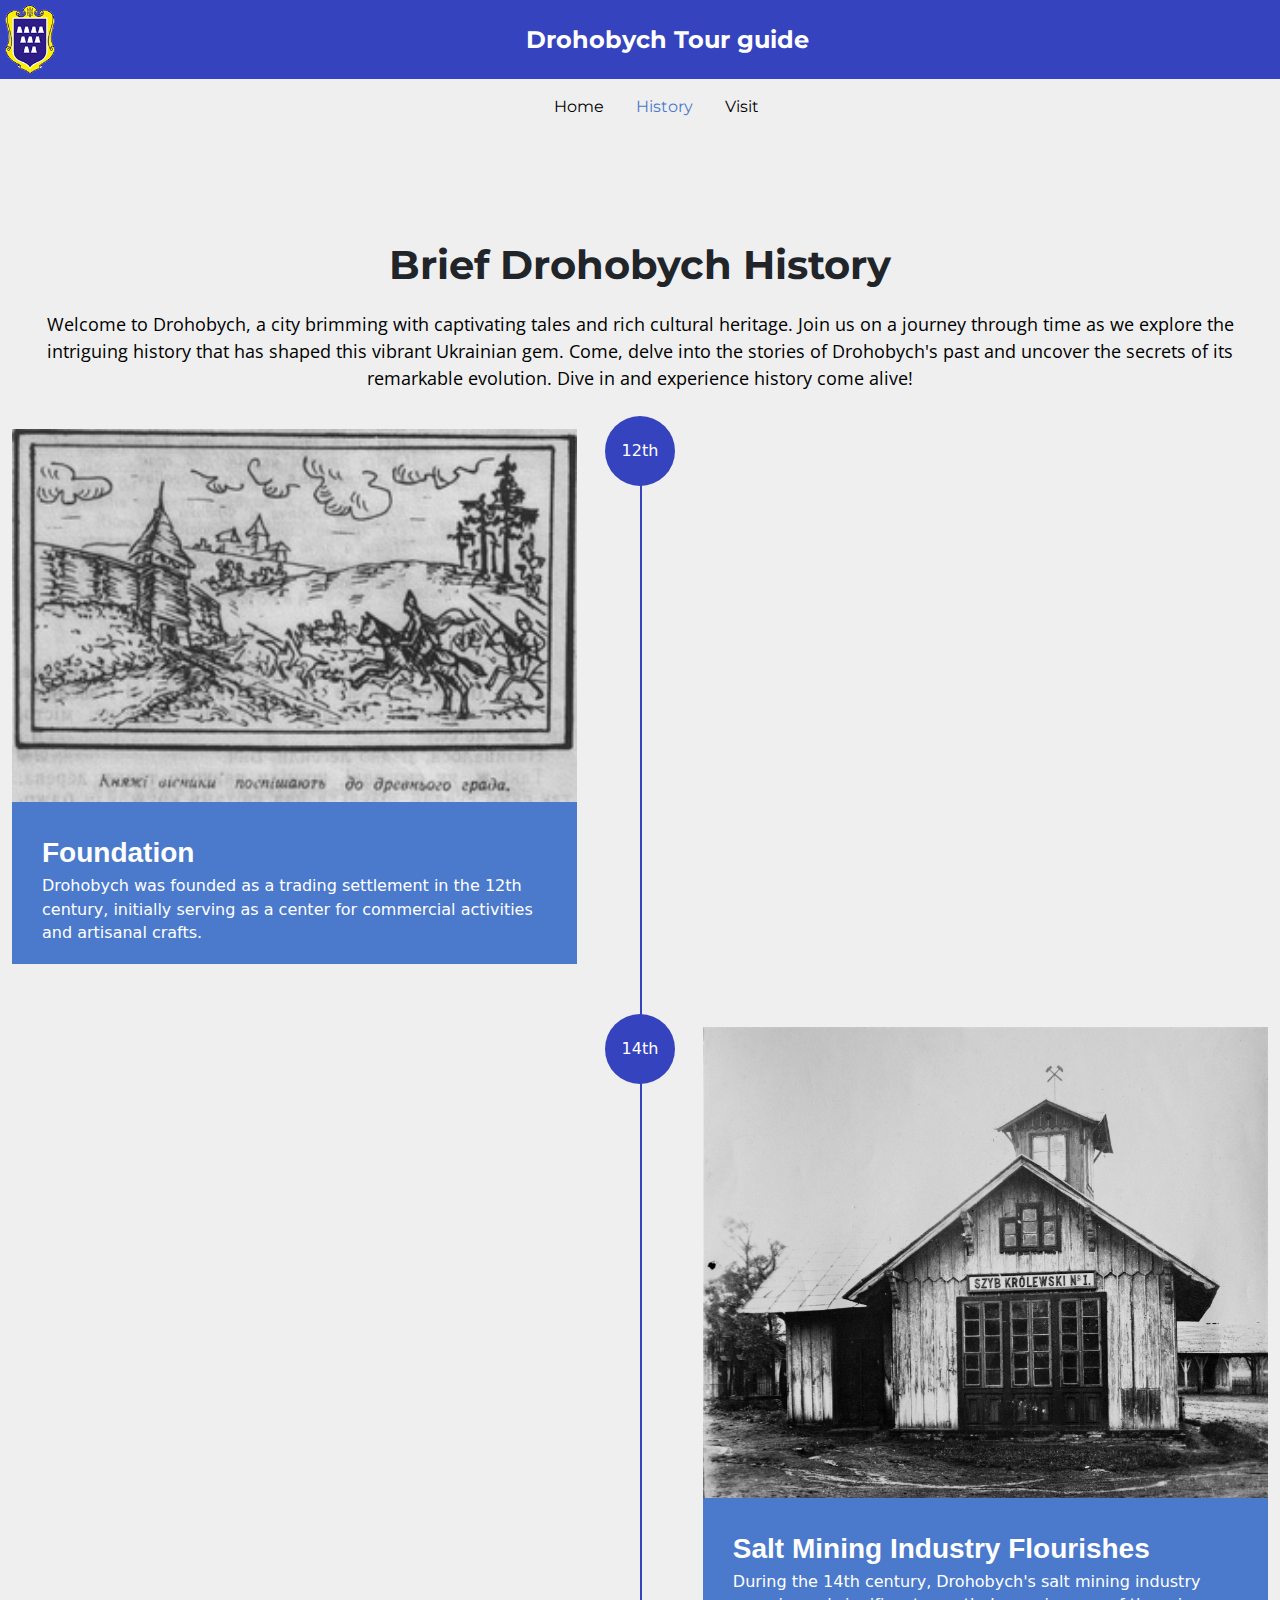
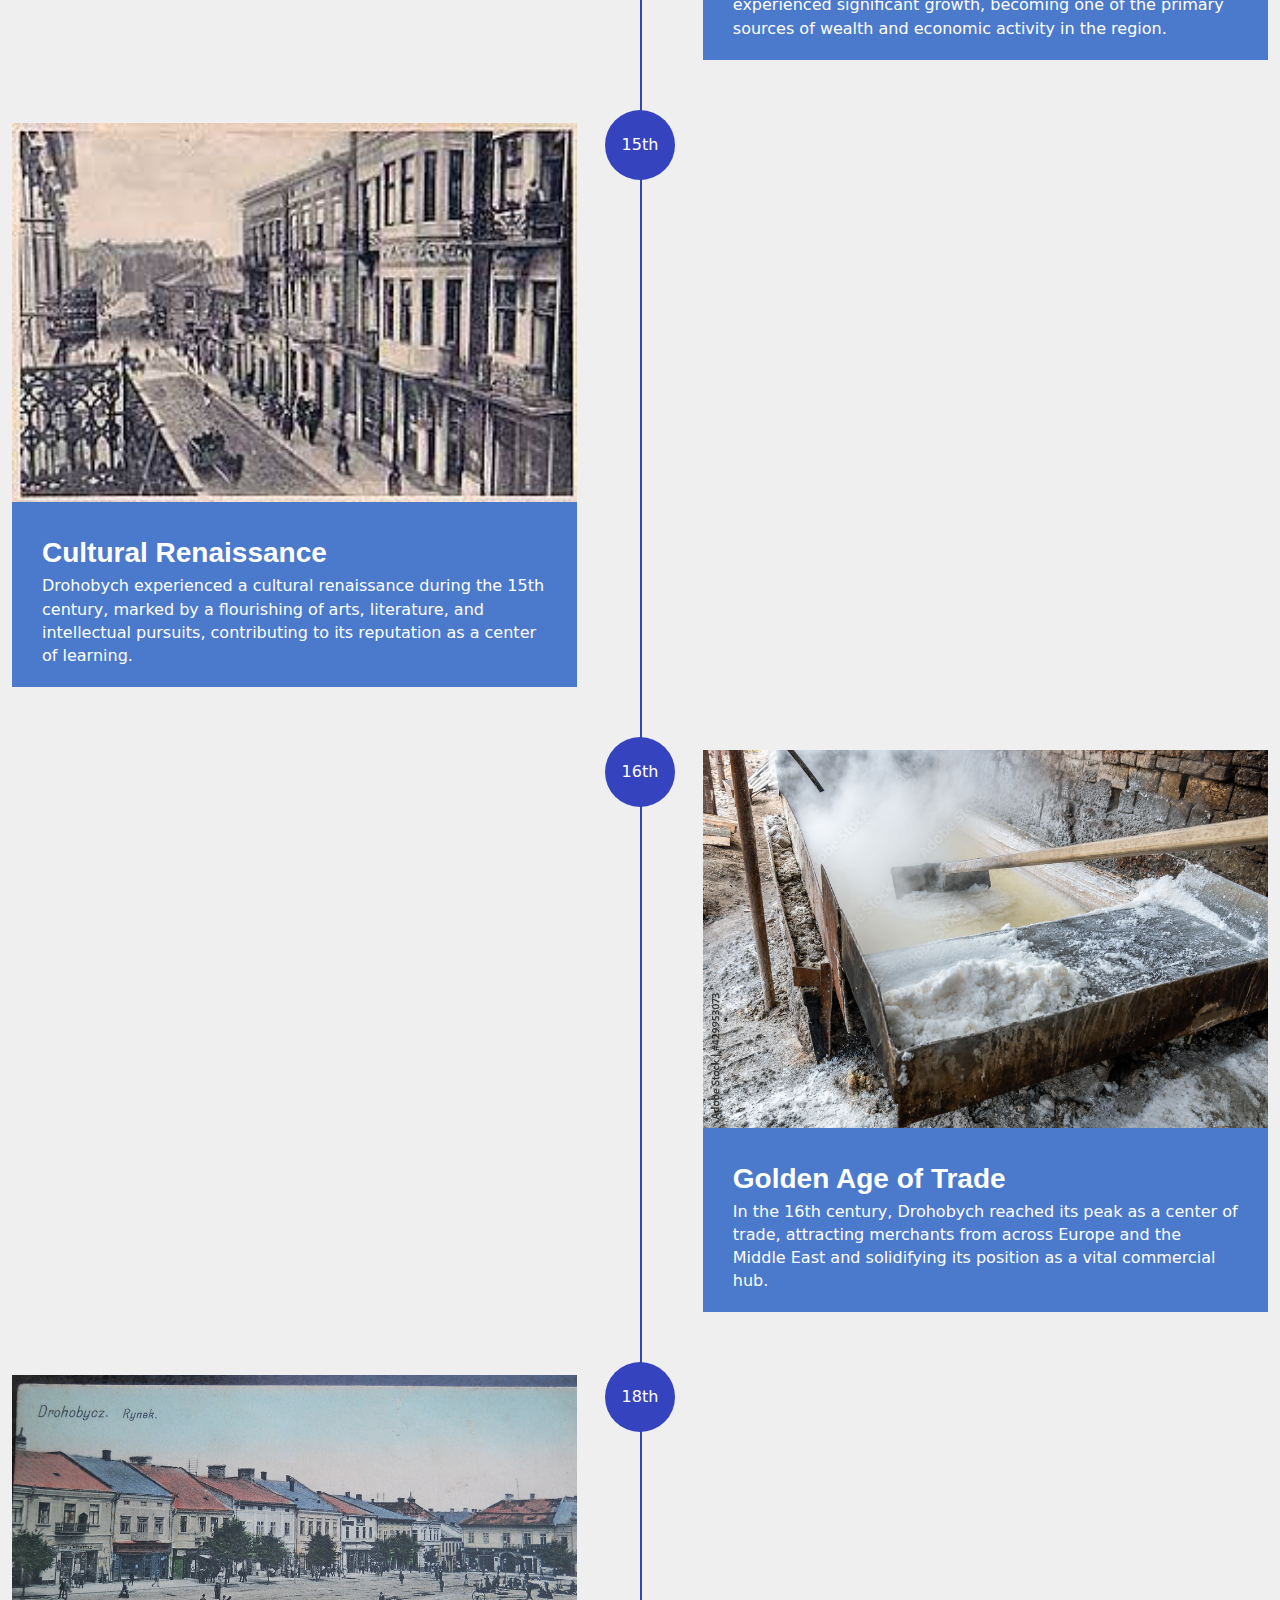
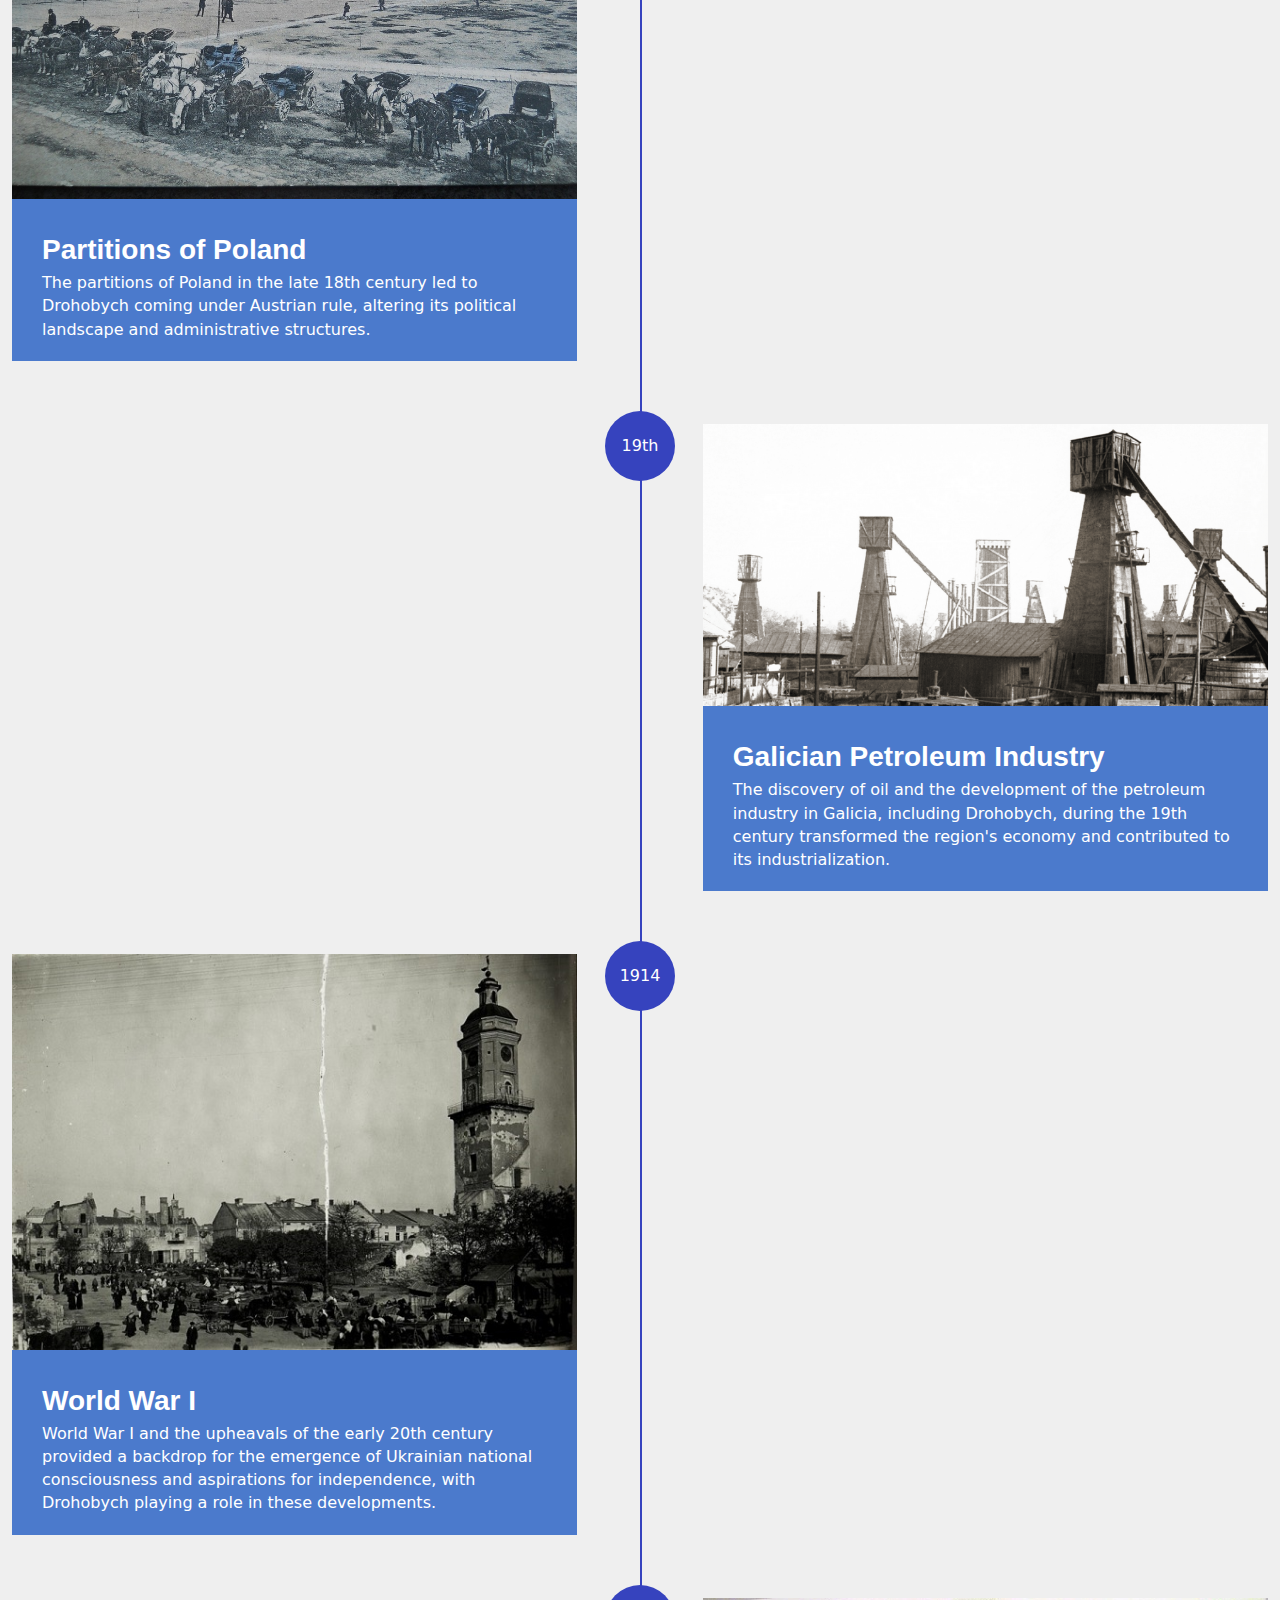
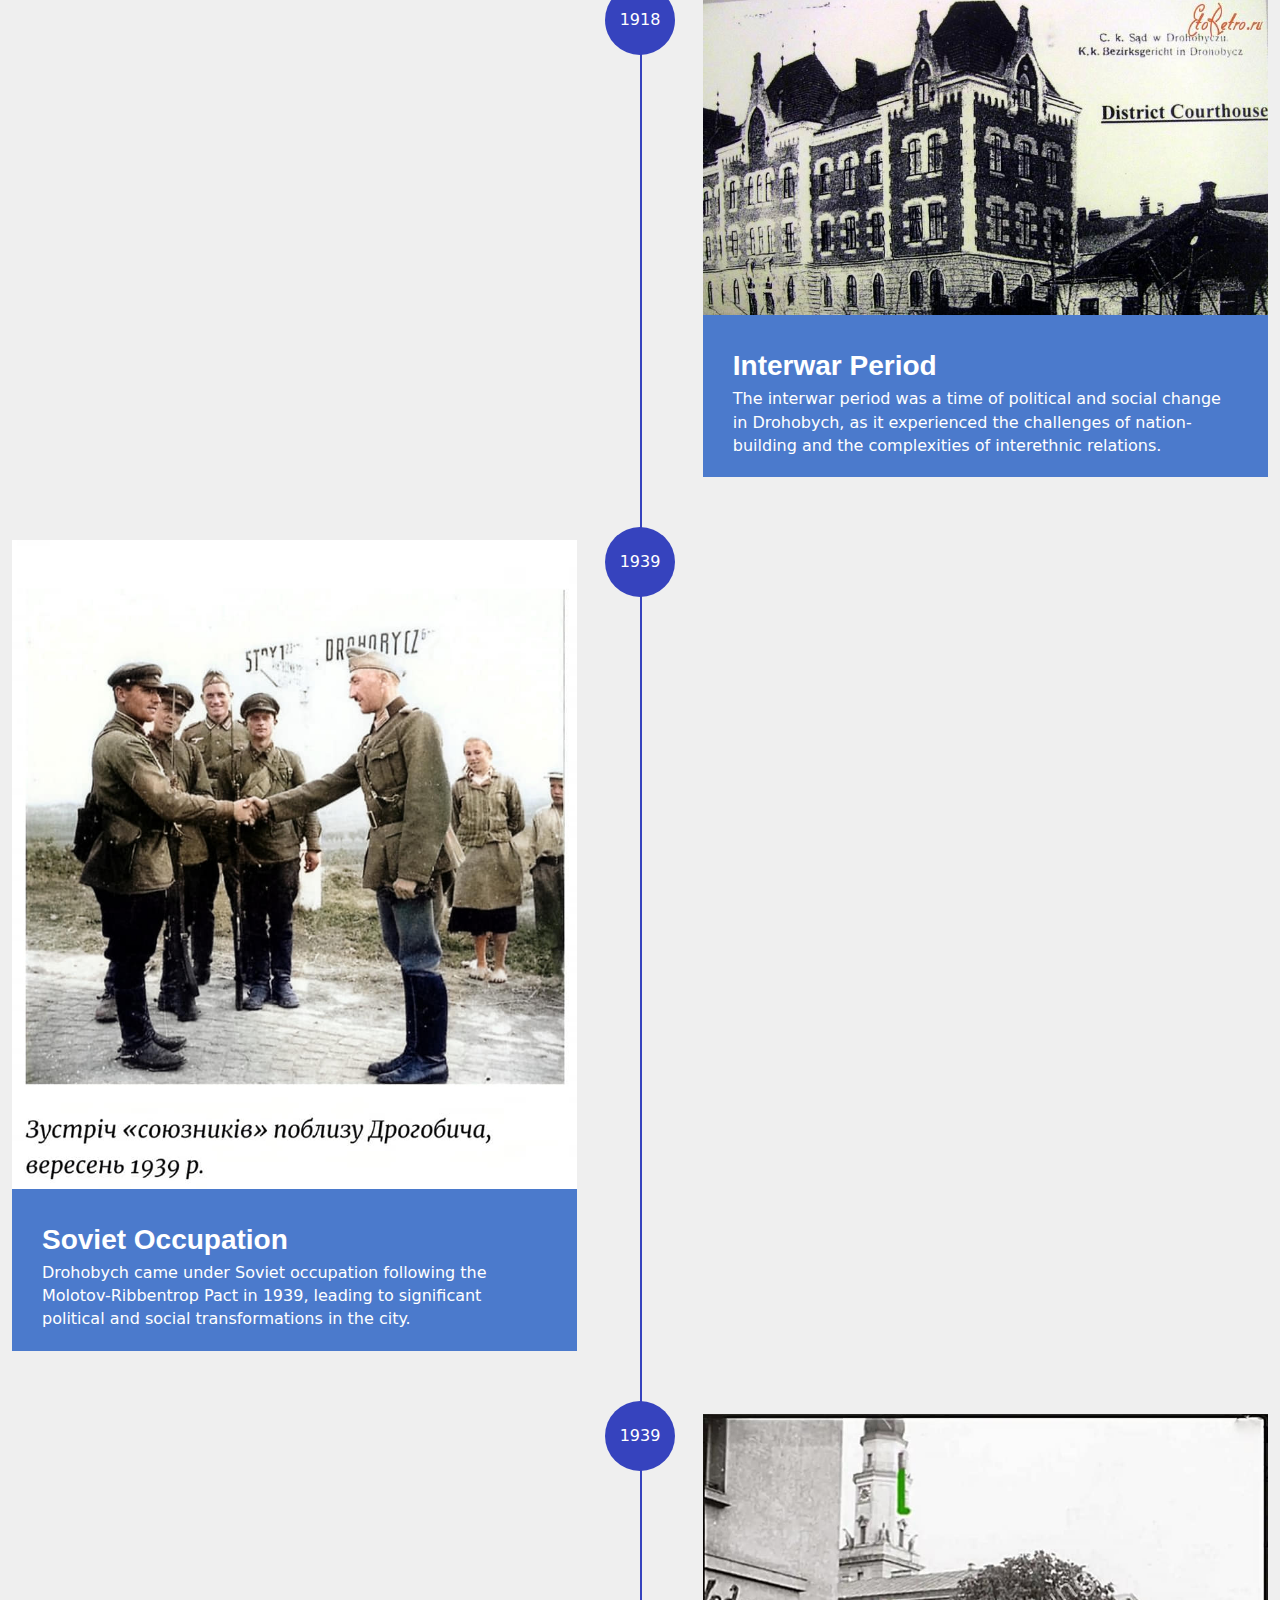
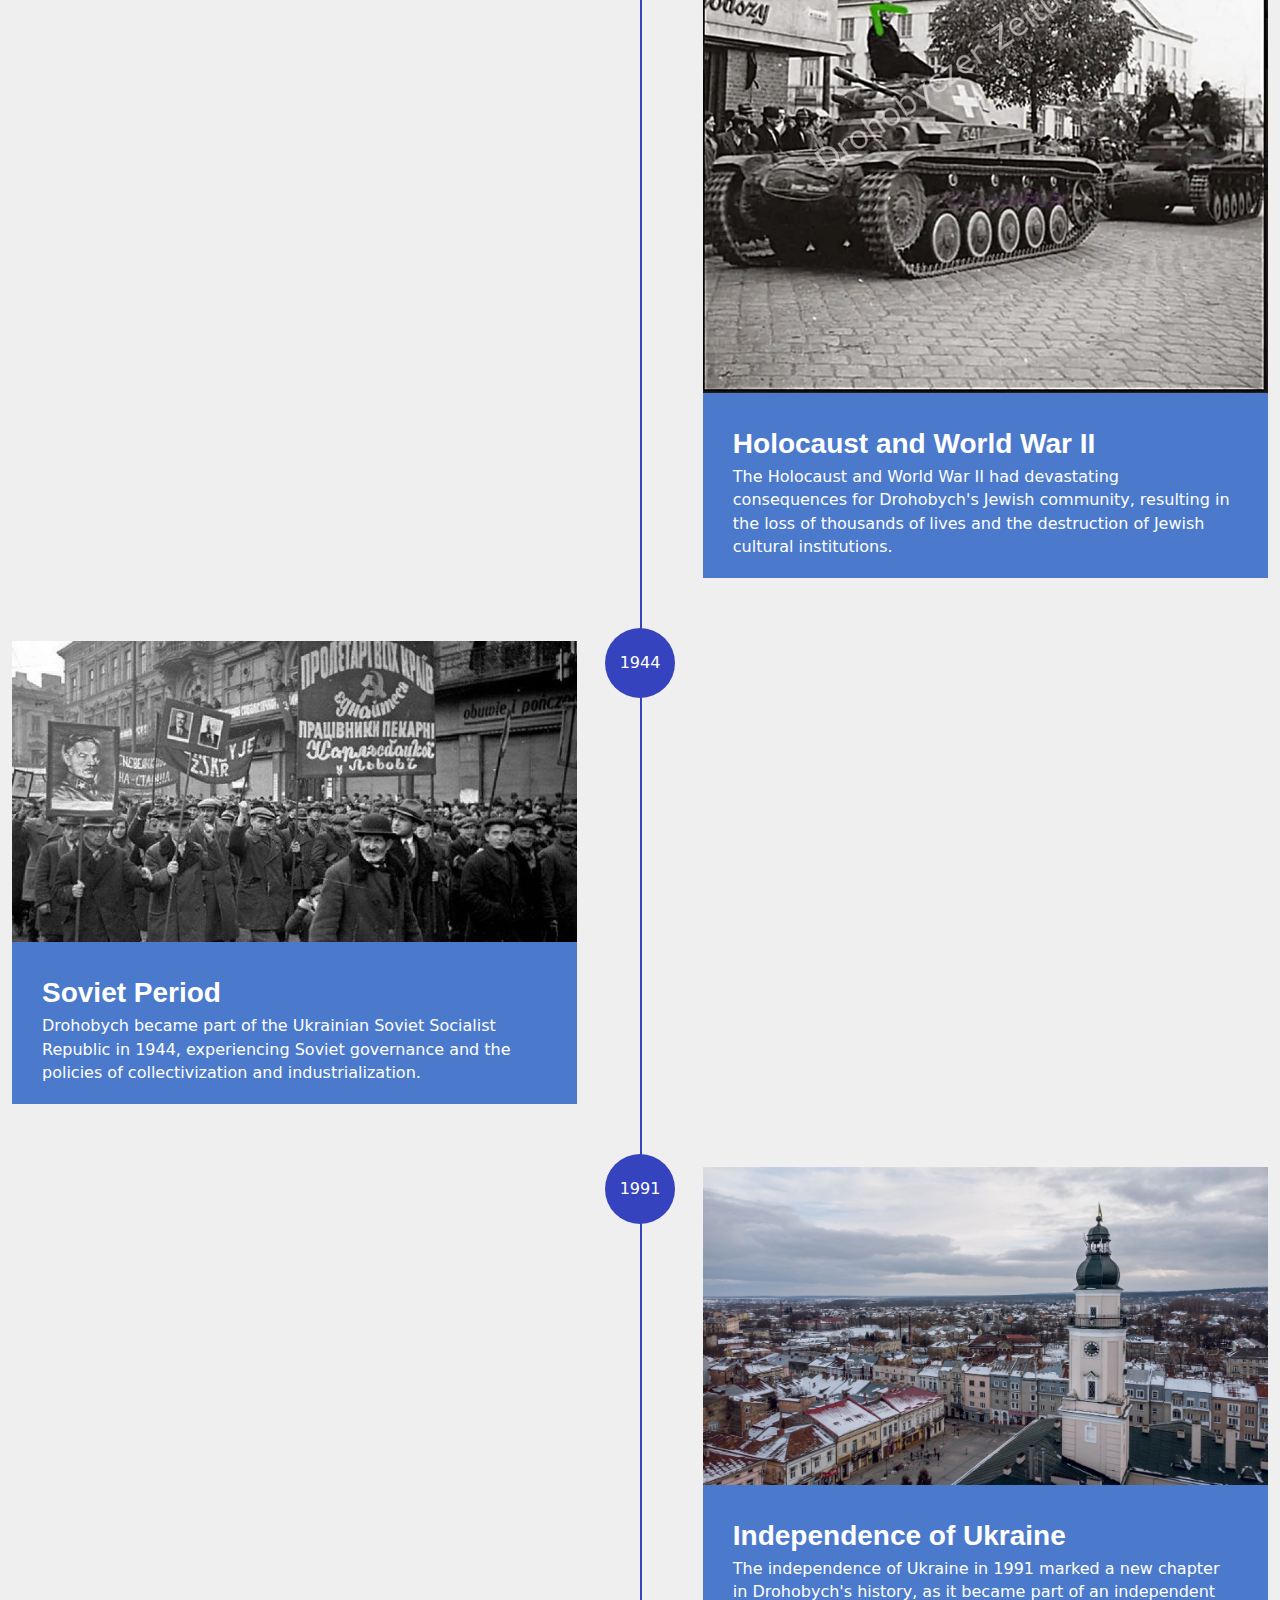
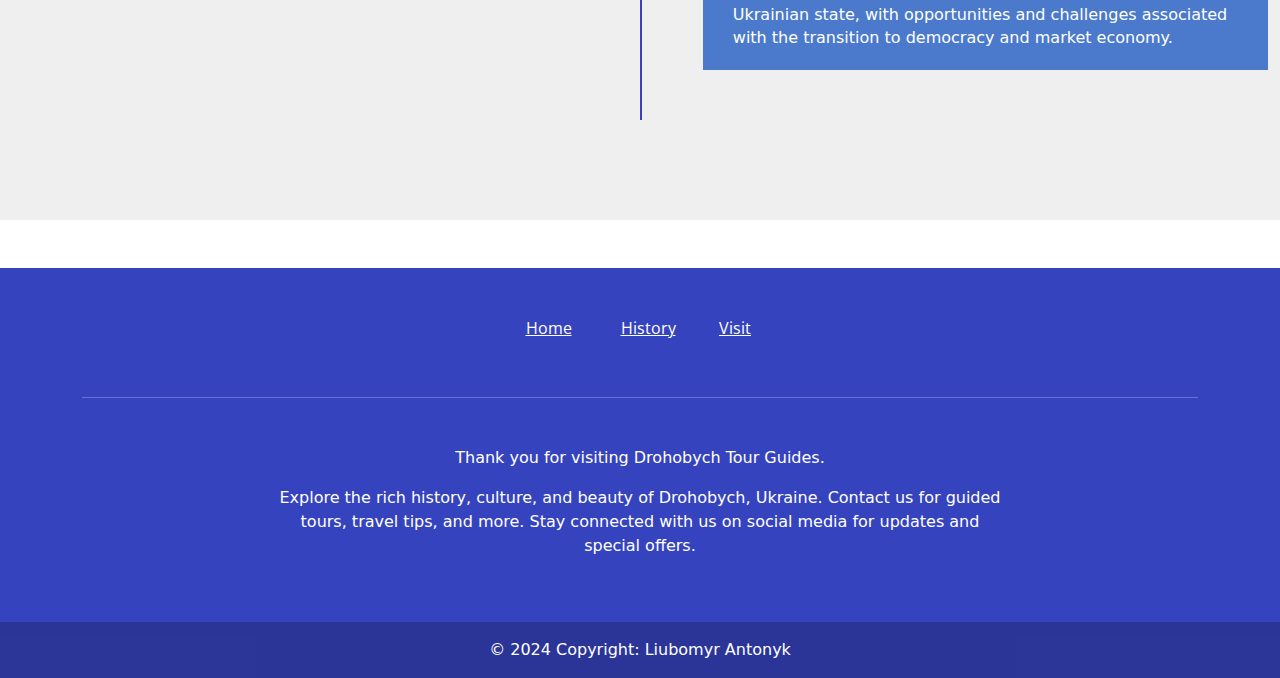
==== commit a3fc9f97: "simplified design to support adaptivity" ====
--- a/history.html
+++ b/history.html
@@ -44,282 +44,277 @@
 
 <main class="main" id="main">
   <div class="ag-timeline-block">
-    <h1 style="text-align: center;">Brief Drohobych History</h1>
-    <p class="main_subheading">Welcome to Drohobych, a city brimming with captivating tales and rich cultural heritage. <br> Join us on a journey through time as we explore the intriguing history that has shaped this vibrant Ukrainian gem. <br> Come, delve into the stories of Drohobych's past and uncover the secrets of its remarkable evolution. <br> Dive in and experience history come alive!</p>
-    <section class="ag-section">
-      <div class="ag-format-container">
-        <div class="js-timeline ag-timeline">
-          <div class="js-timeline_line ag-timeline_line">
-            <div class="js-timeline_line-progress ag-timeline_line-progress"></div>
-          </div>
-          <div class="ag-timeline_list">
-            <div class="js-timeline_item ag-timeline_item">
-              <div class="ag-timeline-card_box">
-                <div class="js-timeline-card_point-box ag-timeline-card_point-box">
-                  <div class="ag-timeline-card_point">12th</div>
-                </div>
+      <h1 class="text-center">Brief Drohobych History</h1>
+      <p class="main_subheading text-center">
+          Welcome to Drohobych, a city brimming with captivating tales and rich cultural heritage. Join us on a journey through time as we explore the intriguing history that has shaped this vibrant Ukrainian gem. Come, delve into the stories of Drohobych's past and uncover the secrets of its remarkable evolution. Dive in and experience history come alive!
+      </p>
+      <section class="ag-section">
+          <div class="container-fluid">
+              <div class="row">
+                  <div class="col-12">
+                      <div class="ag-timeline">
+                          <div class="ag-timeline_line">
+                              <div class="ag-timeline_line-progress"></div>
+                          </div>
+                          <div class="ag-timeline_list">
+                          <div class="ag-timeline_item">
+                                  <div class="ag-timeline-card_box">
+                                      <div class="ag-timeline-card_point-box">
+                                          <div class="ag-timeline-card_point">12th</div>
+                                      </div>
+                                  </div>
+                                  <div class="ag-timeline-card_item">
+                                      <div class="ag-timeline-card_inner">
+                                          <div class="ag-timeline-card_img-box">
+                                              <img src="images/history1.jpeg" class="img-fluid ag-timeline-card_img" alt="Drogobych foundation">
+                                          </div>
+                                          <div class="ag-timeline-card_info">
+                                              <div class="ag-timeline-card_title">Foundation</div>
+                                              <div class="ag-timeline-card_desc">
+                                                  Drohobych was founded as a trading settlement in the 12th century, initially serving as a center for commercial activities and artisanal crafts.
+                                              </div>
+                                          </div>
+                                      </div>
+                                  </div>
+                              </div>
+
+                              <div class="ag-timeline_item">
+                                <div class="ag-timeline-card_box">
+                                  <div class="ag-timeline-card_point-box">
+                                    <div class="ag-timeline-card_point">14th</div>
+                                  </div>
+                                </div>
+                                <div class="ag-timeline-card_item">
+                                  <div class="ag-timeline-card_inner">
+                                    <div class="ag-timeline-card_img-box">
+                                      <img src="images/history2.jpeg" class="img-fluid ag-timeline-card_img" width="640" height="360" alt="Drogobych salt mine" />
+                                    </div>
+                                    <div class="ag-timeline-card_info">
+                                      <div class="ag-timeline-card_title">Salt Mining Industry Flourishes</div>
+                                      <div class="ag-timeline-card_desc">
+                                        During the 14th century, Drohobych's salt mining industry experienced significant growth, becoming one of the primary sources of wealth and economic activity in the region.
+                                      </div>
+                                    </div>
+                                  </div>
+                                </div>
+                              </div>
+                    
+                              <div class="ag-timeline_item">
+                                <div class="ag-timeline-card_box">
+                                  <div class="ag-timeline-card_point-box">
+                                    <div class="ag-timeline-card_point">15th</div>
+                                  </div>
+                                </div>
+                                <div class="ag-timeline-card_item">
+                                  <div class="ag-timeline-card_inner">
+                                    <div class="ag-timeline-card_img-box">
+                                      <img src="images/history3.jpeg" class="img-fluid ag-timeline-card_img" width="640" height="360" alt="Picture of Drogobych street" />
+                                    </div>
+                                    <div class="ag-timeline-card_info">
+                                      <div class="ag-timeline-card_title">Cultural Renaissance</div>
+                                      <div class="ag-timeline-card_desc">
+                                        Drohobych experienced a cultural renaissance during the 15th century, marked by a flourishing of arts, literature, and intellectual pursuits, contributing to its reputation as a center of learning.
+                                      </div>
+                                    </div>
+                                  </div>
+                                </div>
+                              </div>
+                    
+                              <div class="ag-timeline_item">
+                                <div class="ag-timeline-card_box">
+                                  <div class="ag-timeline-card_point-box">
+                                    <div class="ag-timeline-card_point">16th</div>
+                                  </div>
+                                </div>
+                                <div class="ag-timeline-card_item">
+                                  <div class="ag-timeline-card_inner">
+                                    <div class="ag-timeline-card_img-box">
+                                      <img src="images/history4.jpeg" class="img-fluid ag-timeline-card_img" width="640" height="360" alt="Drogobych salt" />
+                                    </div>
+                                    <div class="ag-timeline-card_info">
+                                      <div class="ag-timeline-card_title">Golden Age of Trade</div>
+                                      <div class="ag-timeline-card_desc">
+                                        In the 16th century, Drohobych reached its peak as a center of trade, attracting merchants from across Europe and the Middle East and solidifying its position as a vital commercial hub.
+                                      </div>
+                                    </div>
+                                  </div>
+                                </div>
+                              </div>
+                    
+                              <div class="ag-timeline_item">
+                                <div class="ag-timeline-card_box">
+                                  <div class="ag-timeline-card_point-box">
+                                    <div class="ag-timeline-card_point">18th</div>
+                                  </div>
+                                </div>
+                                <div class="ag-timeline-card_item">
+                                  <div class="ag-timeline-card_inner">
+                                    <div class="ag-timeline-card_img-box">
+                                      <img src="images/history5.jpeg" class="img-fluid ag-timeline-card_img" width="640" height="360" alt="Drohobych rynek" />
+                                    </div>
+                                    <div class="ag-timeline-card_info">
+                                      <div class="ag-timeline-card_title">Partitions of Poland</div>
+                                      <div class="ag-timeline-card_desc">
+                                        The partitions of Poland in the late 18th century led to Drohobych coming under Austrian rule, altering its political landscape and administrative structures.
+                                      </div>
+                                    </div>
+                                  </div>
+                                </div>
+                              </div>
+                    
+                              <div class="ag-timeline_item">
+                                <div class="ag-timeline-card_box">
+                                  <div class="ag-timeline-card_point-box">
+                                    <div class="ag-timeline-card_point">19th</div>
+                                  </div>
+                                </div>
+                                <div class="ag-timeline-card_item">
+                                  <div class="ag-timeline-card_inner">
+                                    <div class="ag-timeline-card_img-box">
+                                      <img src="images/history6.png" class="img-fluid ag-timeline-card_img" width="640" height="360" alt="Derricks" />
+                                    </div>
+                                    <div class="ag-timeline-card_info">
+                                      <div class="ag-timeline-card_title">Galician Petroleum Industry</div>
+                                      <div class="ag-timeline-card_desc">
+                                        The discovery of oil and the development of the petroleum industry in Galicia, including Drohobych, during the 19th century transformed the region's economy and contributed to its industrialization.
+                                      </div>
+                                    </div>
+                                  </div>
+                                </div>
+                              </div>
+                    
+                              <div class="ag-timeline_item">
+                                <div class="ag-timeline-card_box">
+                                  <div class="ag-timeline-card_point-box">
+                                    <div class="ag-timeline-card_point">1914</div>
+                                  </div>
+                                </div>
+                                <div class="ag-timeline-card_item">
+                                  <div class="ag-timeline-card_inner">
+                                    <div class="ag-timeline-card_img-box">
+                                      <img src="images/history7.jpeg" class="img-fluid ag-timeline-card_img" width="640" height="360" alt="Ruins of Drogobych" />
+                                    </div>
+                                    <div class="ag-timeline-card_info">
+                                      <div class="ag-timeline-card_title">World War I</div>
+                                      <div class="ag-timeline-card_desc">
+                                        World War I and the upheavals of the early 20th century provided a backdrop for the emergence of Ukrainian national consciousness and aspirations for independence, with Drohobych playing a role in these developments.
+                                      </div>
+                                    </div>
+                                  </div>
+                                </div>
+                              </div>
+                    
+                              <div class="ag-timeline_item">
+                                <div class="ag-timeline-card_box">
+                                  <div class="ag-timeline-card_point-box">
+                                    <div class="ag-timeline-card_point">1918</div>
+                                  </div>
+                                </div>
+                                <div class="ag-timeline-card_item">
+                                  <div class="ag-timeline-card_inner">
+                                    <div class="ag-timeline-card_img-box">
+                                      <img src="images/history8.jpeg" class="img-fluid ag-timeline-card_img" width="640" height="360" alt="District Courthouse" />
+                                    </div>
+                                    <div class="ag-timeline-card_info">
+                                      <div class="ag-timeline-card_title">Interwar Period</div>
+                                      <div class="ag-timeline-card_desc">
+                                        The interwar period was a time of political and social change in Drohobych, as it experienced the challenges of nation-building and the complexities of interethnic relations.
+                                      </div>
+                                    </div>
+                                  </div>
+                                </div>
+                              </div>
+                    
+                              <div class="ag-timeline_item">
+                                <div class="ag-timeline-card_box">
+                                  <div class="ag-timeline-card_point-box">
+                                    <div class="ag-timeline-card_point">1939</div>
+                                  </div>
+                                </div>
+                                <div class="ag-timeline-card_item">
+                                  <div class="ag-timeline-card_inner">
+                                    <div class="ag-timeline-card_img-box">
+                                      <img src="images/history9.jpeg" class="img-fluid ag-timeline-card_img" width="640" height="360" alt="Soviet occupation" />
+                                    </div>
+                                    <div class="ag-timeline-card_info">
+                                      <div class="ag-timeline-card_title">Soviet Occupation</div>
+                                      <div class="ag-timeline-card_desc">
+                                        Drohobych came under Soviet occupation following the Molotov-Ribbentrop Pact in 1939, leading to significant political and social transformations in the city.
+                                      </div>
+                                    </div>
+                                  </div>
+                                </div>
+                              </div>
+                    
+                              <div class="ag-timeline_item">
+                                <div class="ag-timeline-card_box">
+                                  <div class="ag-timeline-card_point-box">
+                                    <div class="ag-timeline-card_point">1939</div>
+                                  </div>
+                                </div>
+                                <div class="ag-timeline-card_item">
+                                  <div class="ag-timeline-card_inner">
+                                    <div class="ag-timeline-card_img-box">
+                                      <img src="images/history10.jpeg" class="img-fluid ag-timeline-card_img" width="640" height="360" alt="German tanks in the Drogobych centre" />
+                                    </div>
+                                    <div class="ag-timeline-card_info">
+                                      <div class="ag-timeline-card_title">Holocaust and World War II</div>
+                                      <div class="ag-timeline-card_desc">
+                                        The Holocaust and World War II had devastating consequences for Drohobych's Jewish community, resulting in the loss of thousands of lives and the destruction of Jewish cultural institutions.
+                                      </div>
+                                    </div>
+                                  </div>
+                                </div>
+                              </div>
+                    
+                              <div class="ag-timeline_item">
+                                <div class="ag-timeline-card_box">
+                                  <div class="ag-timeline-card_point-box">
+                                    <div class="ag-timeline-card_point">1944</div>
+                                  </div>
+                                </div>
+                                <div class="ag-timeline-card_item">
+                                  <div class="ag-timeline-card_inner">
+                                    <div class="ag-timeline-card_img-box">
+                                      <img src="images/history11.jpeg" class="img-fluid ag-timeline-card_img" width="640" height="360" alt="Soviet Period" />
+                                    </div>
+                                    <div class="ag-timeline-card_info">
+                                      <div class="ag-timeline-card_title">Soviet Period</div>
+                                      <div class="ag-timeline-card_desc">
+                                        Drohobych became part of the Ukrainian Soviet Socialist Republic in 1944, experiencing Soviet governance and the policies of collectivization and industrialization.
+                                      </div>
+                                    </div>
+                                  </div>
+                                </div>
+                              </div>
+                    
+                              <div class="ag-timeline_item">
+                                <div class="ag-timeline-card_box">
+                                  <div class="ag-timeline-card_point-box">
+                                    <div class="ag-timeline-card_point">1991</div>
+                                  </div>
+                                </div>
+                                <div class="ag-timeline-card_item">
+                                  <div class="ag-timeline-card_inner">
+                                    <div class="ag-timeline-card_img-box">
+                                      <img src="images/history12.jpeg" class="img-fluid ag-timeline-card_img" width="640" height="360" alt="Drohobych nowadays"/>
+                                    </div>
+                                    <div class="ag-timeline-card_info">
+                                      <div class="ag-timeline-card_title">Independence of Ukraine</div>
+                                      <div class="ag-timeline-card_desc">
+                                        The independence of Ukraine in 1991 marked a new chapter in Drohobych's history, as it became part of an independent Ukrainian state, with opportunities and challenges associated with the transition to democracy and market economy.
+                                      </div>
+                                    </div>
+                                  </div>
+                                </div>
+                              </div>
+
+                          </div>
+                      </div>
+                  </div>
               </div>
-              <div class="ag-timeline-card_item">
-                <div class="ag-timeline-card_inner">
-                  <div class="ag-timeline-card_img-box">
-                    <img src="images/history1.jpeg" class="ag-timeline-card_img" width="640" height="360" alt="Drogobych foundation" />
-                  </div>
-                  <div class="ag-timeline-card_info">
-                    <div class="ag-timeline-card_title">Foundation</div>
-                    <div class="ag-timeline-card_desc">
-                      Drohobych was founded as a trading settlement in the 12th century, initially serving as a center for commercial activities and artisanal crafts.
-                    </div>
-                  </div>
-                </div>
-                <div class="ag-timeline-card_arrow"></div>
-              </div>
-            </div>
-  
-            <div class="js-timeline_item ag-timeline_item">
-              <div class="ag-timeline-card_box">
-                <div class="js-timeline-card_point-box ag-timeline-card_point-box">
-                  <div class="ag-timeline-card_point">14th</div>
-                </div>
-              </div>
-              <div class="ag-timeline-card_item">
-                <div class="ag-timeline-card_inner">
-                  <div class="ag-timeline-card_img-box">
-                    <img src="images/history2.jpeg" class="ag-timeline-card_img" width="640" height="360" alt="Drogobych salt mine" />
-                  </div>
-                  <div class="ag-timeline-card_info">
-                    <div class="ag-timeline-card_title">Salt Mining Industry Flourishes</div>
-                    <div class="ag-timeline-card_desc">
-                      During the 14th century, Drohobych's salt mining industry experienced significant growth, becoming one of the primary sources of wealth and economic activity in the region.
-                    </div>
-                  </div>
-                </div>
-                <div class="ag-timeline-card_arrow"></div>
-              </div>
-            </div>
-  
-            <div class="js-timeline_item ag-timeline_item">
-              <div class="ag-timeline-card_box">
-                <div class="js-timeline-card_point-box ag-timeline-card_point-box">
-                  <div class="ag-timeline-card_point">15th</div>
-                </div>
-              </div>
-              <div class="ag-timeline-card_item">
-                <div class="ag-timeline-card_inner">
-                  <div class="ag-timeline-card_img-box">
-                    <img src="images/history3.jpeg" class="ag-timeline-card_img" width="640" height="360" alt="Picture of Drogobych street" />
-                  </div>
-                  <div class="ag-timeline-card_info">
-                    <div class="ag-timeline-card_title">Cultural Renaissance</div>
-                    <div class="ag-timeline-card_desc">
-                      Drohobych experienced a cultural renaissance during the 15th century, marked by a flourishing of arts, literature, and intellectual pursuits, contributing to its reputation as a center of learning.
-                    </div>
-                  </div>
-                </div>
-                <div class="ag-timeline-card_arrow"></div>
-              </div>
-            </div>
-  
-            <div class="js-timeline_item ag-timeline_item">
-              <div class="ag-timeline-card_box">
-                <div class="js-timeline-card_point-box ag-timeline-card_point-box">
-                  <div class="ag-timeline-card_point">16th</div>
-                </div>
-              </div>
-              <div class="ag-timeline-card_item">
-                <div class="ag-timeline-card_inner">
-                  <div class="ag-timeline-card_img-box">
-                    <img src="images/history4.jpeg" class="ag-timeline-card_img" width="640" height="360" alt="Drogobych salt" />
-                  </div>
-                  <div class="ag-timeline-card_info">
-                    <div class="ag-timeline-card_title">Golden Age of Trade</div>
-                    <div class="ag-timeline-card_desc">
-                      In the 16th century, Drohobych reached its peak as a center of trade, attracting merchants from across Europe and the Middle East and solidifying its position as a vital commercial hub.
-                    </div>
-                  </div>
-                </div>
-                <div class="ag-timeline-card_arrow"></div>
-              </div>
-            </div>
-  
-            <div class="js-timeline_item ag-timeline_item">
-              <div class="ag-timeline-card_box">
-                <div class="js-timeline-card_point-box ag-timeline-card_point-box">
-                  <div class="ag-timeline-card_point">18th</div>
-                </div>
-              </div>
-              <div class="ag-timeline-card_item">
-                <div class="ag-timeline-card_inner">
-                  <div class="ag-timeline-card_img-box">
-                    <img src="images/history5.jpeg" class="ag-timeline-card_img" width="640" height="360" alt="Drohobych rynek" />
-                  </div>
-                  <div class="ag-timeline-card_info">
-                    <div class="ag-timeline-card_title">Partitions of Poland</div>
-                    <div class="ag-timeline-card_desc">
-                      The partitions of Poland in the late 18th century led to Drohobych coming under Austrian rule, altering its political landscape and administrative structures.
-                    </div>
-                  </div>
-                </div>
-                <div class="ag-timeline-card_arrow"></div>
-              </div>
-            </div>
-  
-            <div class="js-timeline_item ag-timeline_item">
-              <div class="ag-timeline-card_box">
-                <div class="js-timeline-card_point-box ag-timeline-card_point-box">
-                  <div class="ag-timeline-card_point">19th</div>
-                </div>
-              </div>
-              <div class="ag-timeline-card_item">
-                <div class="ag-timeline-card_inner">
-                  <div class="ag-timeline-card_img-box">
-                    <img src="images/history6.png" class="ag-timeline-card_img" width="640" height="360" alt="Derricks" />
-                  </div>
-                  <div class="ag-timeline-card_info">
-                    <div class="ag-timeline-card_title">Galician Petroleum Industry</div>
-                    <div class="ag-timeline-card_desc">
-                      The discovery of oil and the development of the petroleum industry in Galicia, including Drohobych, during the 19th century transformed the region's economy and contributed to its industrialization.
-                    </div>
-                  </div>
-                </div>
-                <div class="ag-timeline-card_arrow"></div>
-              </div>
-            </div>
-  
-            <div class="js-timeline_item ag-timeline_item">
-              <div class="ag-timeline-card_box">
-                <div class="js-timeline-card_point-box ag-timeline-card_point-box">
-                  <div class="ag-timeline-card_point">1914</div>
-                </div>
-              </div>
-              <div class="ag-timeline-card_item">
-                <div class="ag-timeline-card_inner">
-                  <div class="ag-timeline-card_img-box">
-                    <img src="images/history7.jpeg" class="ag-timeline-card_img" width="640" height="360" alt="Ruins of Drogobych" />
-                  </div>
-                  <div class="ag-timeline-card_info">
-                    <div class="ag-timeline-card_title">World War I</div>
-                    <div class="ag-timeline-card_desc">
-                      World War I and the upheavals of the early 20th century provided a backdrop for the emergence of Ukrainian national consciousness and aspirations for independence, with Drohobych playing a role in these developments.
-                    </div>
-                  </div>
-                </div>
-                <div class="ag-timeline-card_arrow"></div>
-              </div>
-            </div>
-  
-            <div class="js-timeline_item ag-timeline_item">
-              <div class="ag-timeline-card_box">
-                <div class="js-timeline-card_point-box ag-timeline-card_point-box">
-                  <div class="ag-timeline-card_point">1918</div>
-                </div>
-              </div>
-              <div class="ag-timeline-card_item">
-                <div class="ag-timeline-card_inner">
-                  <div class="ag-timeline-card_img-box">
-                    <img src="images/history8.jpeg" class="ag-timeline-card_img" width="640" height="360" alt="District Courthouse" />
-                  </div>
-                  <div class="ag-timeline-card_info">
-                    <div class="ag-timeline-card_title">Interwar Period</div>
-                    <div class="ag-timeline-card_desc">
-                      The interwar period was a time of political and social change in Drohobych, as it experienced the challenges of nation-building and the complexities of interethnic relations.
-                    </div>
-                  </div>
-                </div>
-                <div class="ag-timeline-card_arrow"></div>
-              </div>
-            </div>
-  
-            <div class="js-timeline_item ag-timeline_item">
-              <div class="ag-timeline-card_box">
-                <div class="js-timeline-card_point-box ag-timeline-card_point-box">
-                  <div class="ag-timeline-card_point">1939</div>
-                </div>
-              </div>
-              <div class="ag-timeline-card_item">
-                <div class="ag-timeline-card_inner">
-                  <div class="ag-timeline-card_img-box">
-                    <img src="images/history9.jpeg" class="ag-timeline-card_img" width="640" height="360" alt="Soviet occupation" />
-                  </div>
-                  <div class="ag-timeline-card_info">
-                    <div class="ag-timeline-card_title">Soviet Occupation</div>
-                    <div class="ag-timeline-card_desc">
-                      Drohobych came under Soviet occupation following the Molotov-Ribbentrop Pact in 1939, leading to significant political and social transformations in the city.
-                    </div>
-                  </div>
-                </div>
-                <div class="ag-timeline-card_arrow"></div>
-              </div>
-            </div>
-  
-            <div class="js-timeline_item ag-timeline_item">
-              <div class="ag-timeline-card_box">
-                <div class="js-timeline-card_point-box ag-timeline-card_point-box">
-                  <div class="ag-timeline-card_point">1939</div>
-                </div>
-              </div>
-              <div class="ag-timeline-card_item">
-                <div class="ag-timeline-card_inner">
-                  <div class="ag-timeline-card_img-box">
-                    <img src="images/history10.jpeg" class="ag-timeline-card_img" width="640" height="360" alt="German tanks in the Drogobych centre" />
-                  </div>
-                  <div class="ag-timeline-card_info">
-                    <div class="ag-timeline-card_title">Holocaust and World War II</div>
-                    <div class="ag-timeline-card_desc">
-                      The Holocaust and World War II had devastating consequences for Drohobych's Jewish community, resulting in the loss of thousands of lives and the destruction of Jewish cultural institutions.
-                    </div>
-                  </div>
-                </div>
-                <div class="ag-timeline-card_arrow"></div>
-              </div>
-            </div>
-  
-            <div class="js-timeline_item ag-timeline_item">
-              <div class="ag-timeline-card_box">
-                <div class="js-timeline-card_point-box ag-timeline-card_point-box">
-                  <div class="ag-timeline-card_point">1944</div>
-                </div>
-              </div>
-              <div class="ag-timeline-card_item">
-                <div class="ag-timeline-card_inner">
-                  <div class="ag-timeline-card_img-box">
-                    <img src="images/history11.jpeg" class="ag-timeline-card_img" width="640" height="360" alt="Soviet Period" />
-                  </div>
-                  <div class="ag-timeline-card_info">
-                    <div class="ag-timeline-card_title">Soviet Period</div>
-                    <div class="ag-timeline-card_desc">
-                      Drohobych became part of the Ukrainian Soviet Socialist Republic in 1944, experiencing Soviet governance and the policies of collectivization and industrialization.
-                    </div>
-                  </div>
-                </div>
-                <div class="ag-timeline-card_arrow"></div>
-              </div>
-            </div>
-  
-            <div class="js-timeline_item ag-timeline_item">
-              <div class="ag-timeline-card_box">
-                <div class="js-timeline-card_point-box ag-timeline-card_point-box">
-                  <div class="ag-timeline-card_point">1991</div>
-                </div>
-              </div>
-              <div class="ag-timeline-card_item">
-                <div class="ag-timeline-card_inner">
-                  <div class="ag-timeline-card_img-box">
-                    <img src="images/history12.jpeg" class="ag-timeline-card_img" width="640" height="360" alt="Drohobych nowadays"/>
-                  </div>
-                  <div class="ag-timeline-card_info">
-                    <div class="ag-timeline-card_title">Independence of Ukraine</div>
-                    <div class="ag-timeline-card_desc">
-                      The independence of Ukraine in 1991 marked a new chapter in Drohobych's history, as it became part of an independent Ukrainian state, with opportunities and challenges associated with the transition to democracy and market economy.
-                    </div>
-                  </div>
-                </div>
-                <div class="ag-timeline-card_arrow"></div>
-              </div>
-            </div>
-          </div>
-        </div>
-      </div>
-    </section>
+          </div>
+      </section>
   </div>
 </main>
 
--- a/css/history.css
+++ b/css/history.css
@@ -22,10 +22,6 @@
 
   text-align: center;
 }
-.ag-timeline_tagline {
-  font-size: 40px;
-  color: rgb(84, 89, 95);
-}
 
 .ag-timeline_item {
   margin: 0 0 50px;
@@ -46,7 +42,7 @@
 }
 .ag-timeline_line {
   width: 2px;
-  background-color: #393935;
+  background-color: #3643be;
 
   position: absolute;
   top: 2px;
@@ -54,18 +50,6 @@
   bottom: 0;
 
   overflow: hidden;
-
-  -webkit-transform: translateX(-50%);
-  -moz-transform: translateX(-50%);
-  -ms-transform: translateX(-50%);
-  -o-transform: translateX(-50%);
-  transform: translateX(-50%);
-}
-
-.ag-timeline_line-progress {
-  width: 100%;
-  height: 20%;
-  background-color: #3643be;
 }
 
 .ag-timeline-card_box {
@@ -85,20 +69,16 @@
   height: 70px;
   line-height: 70px;
   width: 70px;
-  border: 3px solid #3643be;
-  background-color: #FFFFFF;
+  background-color: #3643be;
+
 
   text-align: center;
   font-size: 16px;
-  color: #1d1d1b;
+  color: #FFFFFF;
 
   -webkit-border-radius: 50%;
   -moz-border-radius: 50%;
   border-radius: 50%;
-}
-.js-ag-active .ag-timeline-card_point {
-  color: #FFFFFF;
-  background-color: #3643be;
 }
 .ag-timeline-card_item {
   display: inline-block;
@@ -106,75 +86,9 @@
   margin: -77px 0 0;
   background-color: #4b7acc;
 
-  opacity: 0;
-
-  -webkit-border-radius: 6px;
-  -moz-border-radius: 6px;
-  border-radius: 6px;
-
-  -webkit-box-shadow: 0 0 0 0 rgba(0,0,0,.5);
-  -moz-box-shadow: 0 0 0 0 rgba(0,0,0,.5);
-  -o-box-shadow: 0 0 0 0 rgba(0,0,0,.5);
-  box-shadow: 0 0 0 0 rgba(0,0,0,.5);
-
-  -webkit-transition: -webkit-transform .5s, opacity .5s;
-  -moz-transition: -moz-transform .5s, opacity .5s;
-  -o-transition: -o-transform .5s, opacity .5s;
-  transition: transform .5s, opacity .5s;
-
   position: relative;
 }
-.ag-timeline_item:nth-child(2n+1) .ag-timeline-card_item {
-  -webkit-transform: translateX(-200%);
-  -moz-transform: translateX(-200%);
-  -ms-transform: translateX(-200%);
-  -o-transform: translateX(-200%);
-  transform: translateX(-200%);
-}
-.ag-timeline_item:nth-child(2n) .ag-timeline-card_item {
-  -webkit-transform: translateX(200%);
-  -moz-transform: translateX(200%);
-  -ms-transform: translateX(200%);
-  -o-transform: translateX(200%);
-  transform: translateX(200%);
-}
-.js-ag-active.ag-timeline_item:nth-child(2n+1) .ag-timeline-card_item,
-.js-ag-active.ag-timeline_item:nth-child(2n) .ag-timeline-card_item {
-  opacity: 1;
 
-  -webkit-transform: translateX(0);
-  -moz-transform: translateX(0);
-  -ms-transform: translateX(0);
-  -o-transform: translateX(0);
-  transform: translateX(0);
-}
-.ag-timeline-card_arrow {
-  height: 18px;
-  width: 18px;
-  margin-top: 20px;
-  background-color: #282828;
-
-  z-index: -1;
-  position: absolute;
-  top: 0;
-  right: 0;
-
-  -webkit-transform: rotate(45deg);
-  -moz-transform: rotate(45deg);
-  -ms-transform: rotate(45deg);
-  -o-transform: rotate(45deg);
-  transform: rotate(45deg);
-}
-.ag-timeline_item:nth-child(2n+1) .ag-timeline-card_arrow {
-  margin-left: calc(-18px / 2);
-  margin-right: calc(-18px / 2);
-}
-.ag-timeline_item:nth-child(2n) .ag-timeline-card_arrow {
-  margin-left: -10px;
-
-  right: auto;
-  left: 0;
-}
 .ag-timeline-card_img {
   width: 100%;
 }
@@ -196,7 +110,6 @@
   font-size: 16px;
   color: #FFF;
 }
-
 
 @media only screen and (max-width: 979px) {
   .ag-timeline_line {
@@ -226,14 +139,6 @@
   .ag-timeline-card_item {
     width: auto;
     margin: -65px 0 0 75px
-  }
-  .ag-timeline_item:nth-child(2n+1) .ag-timeline-card_item,
-  .ag-timeline_item:nth-child(2n) .ag-timeline-card_item {
-    -webkit-transform: translateX(200%);
-    -moz-transform: translateX(200%);
-    -ms-transform: translateX(200%);
-    -o-transform: translateX(200%);
-    transform: translateX(200%);
   }
   .ag-timeline_item:nth-child(2n+1) .ag-timeline-card_arrow {
     right: auto;
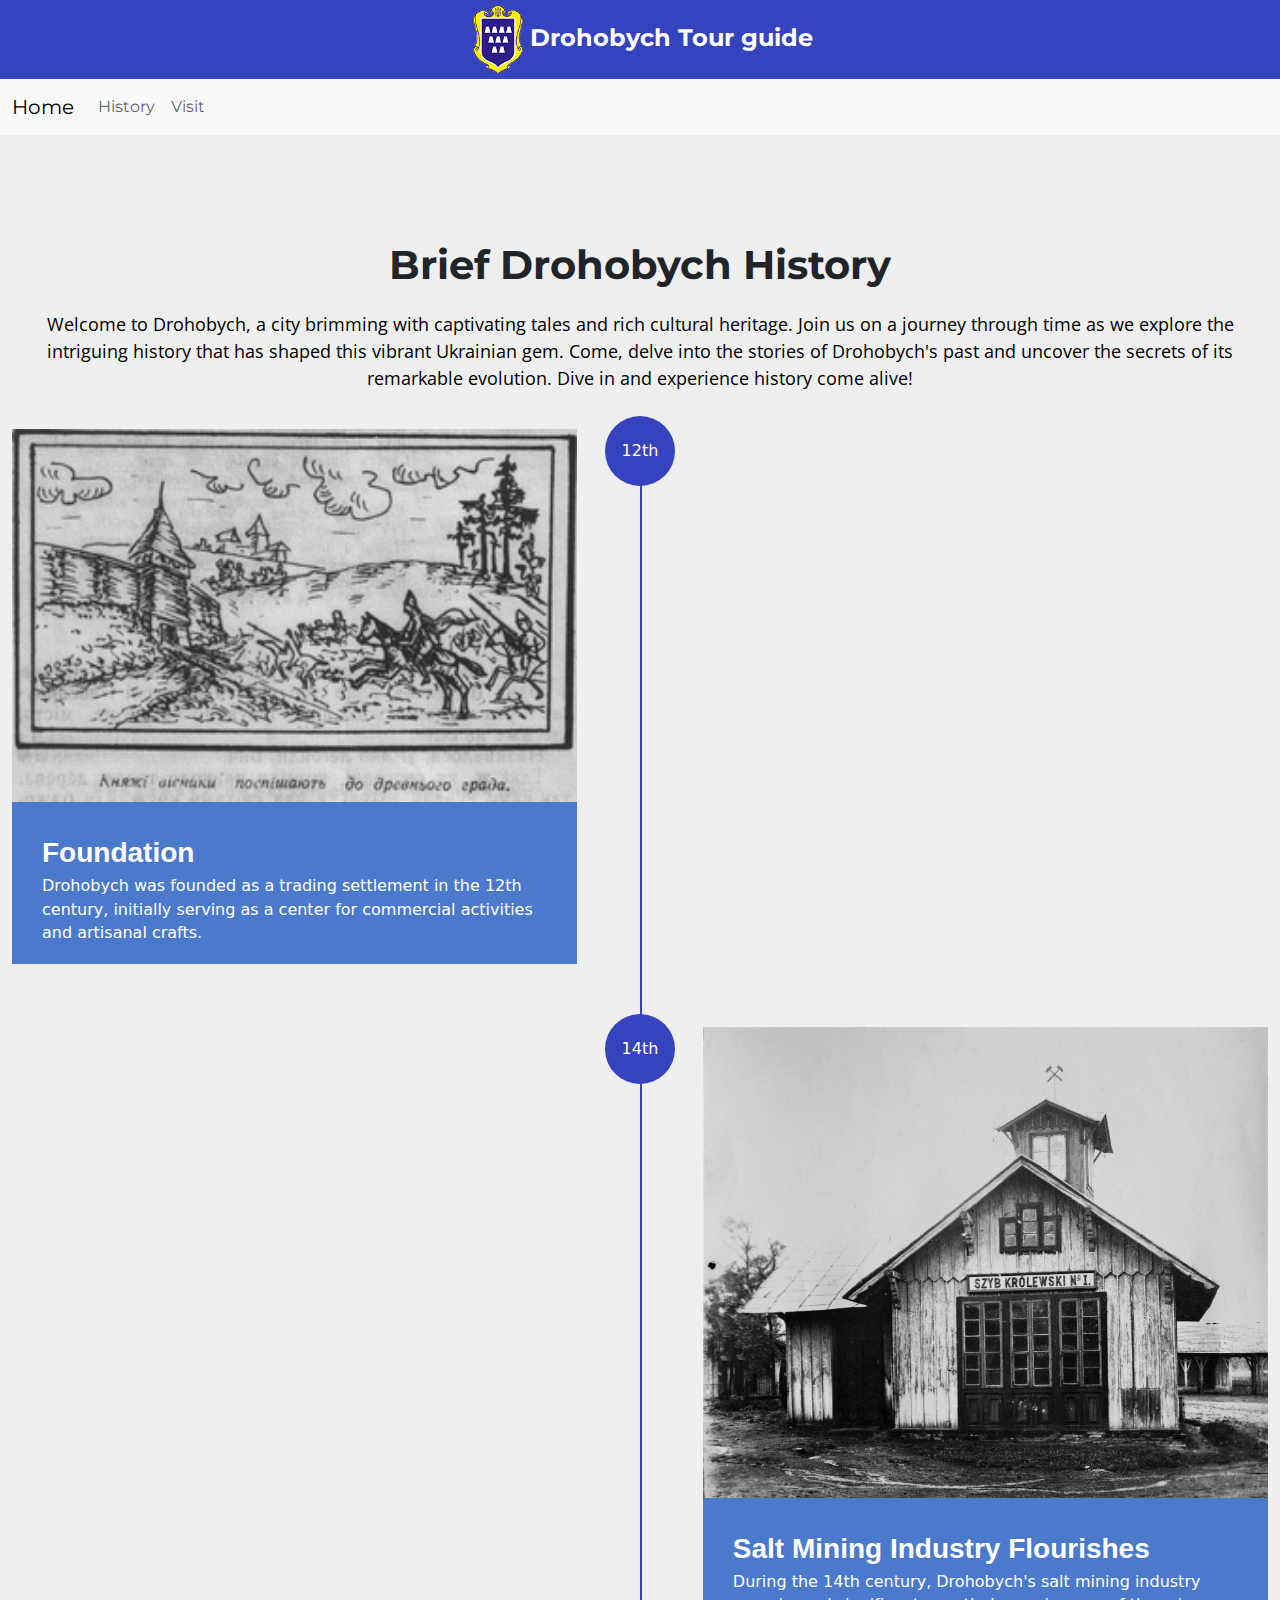
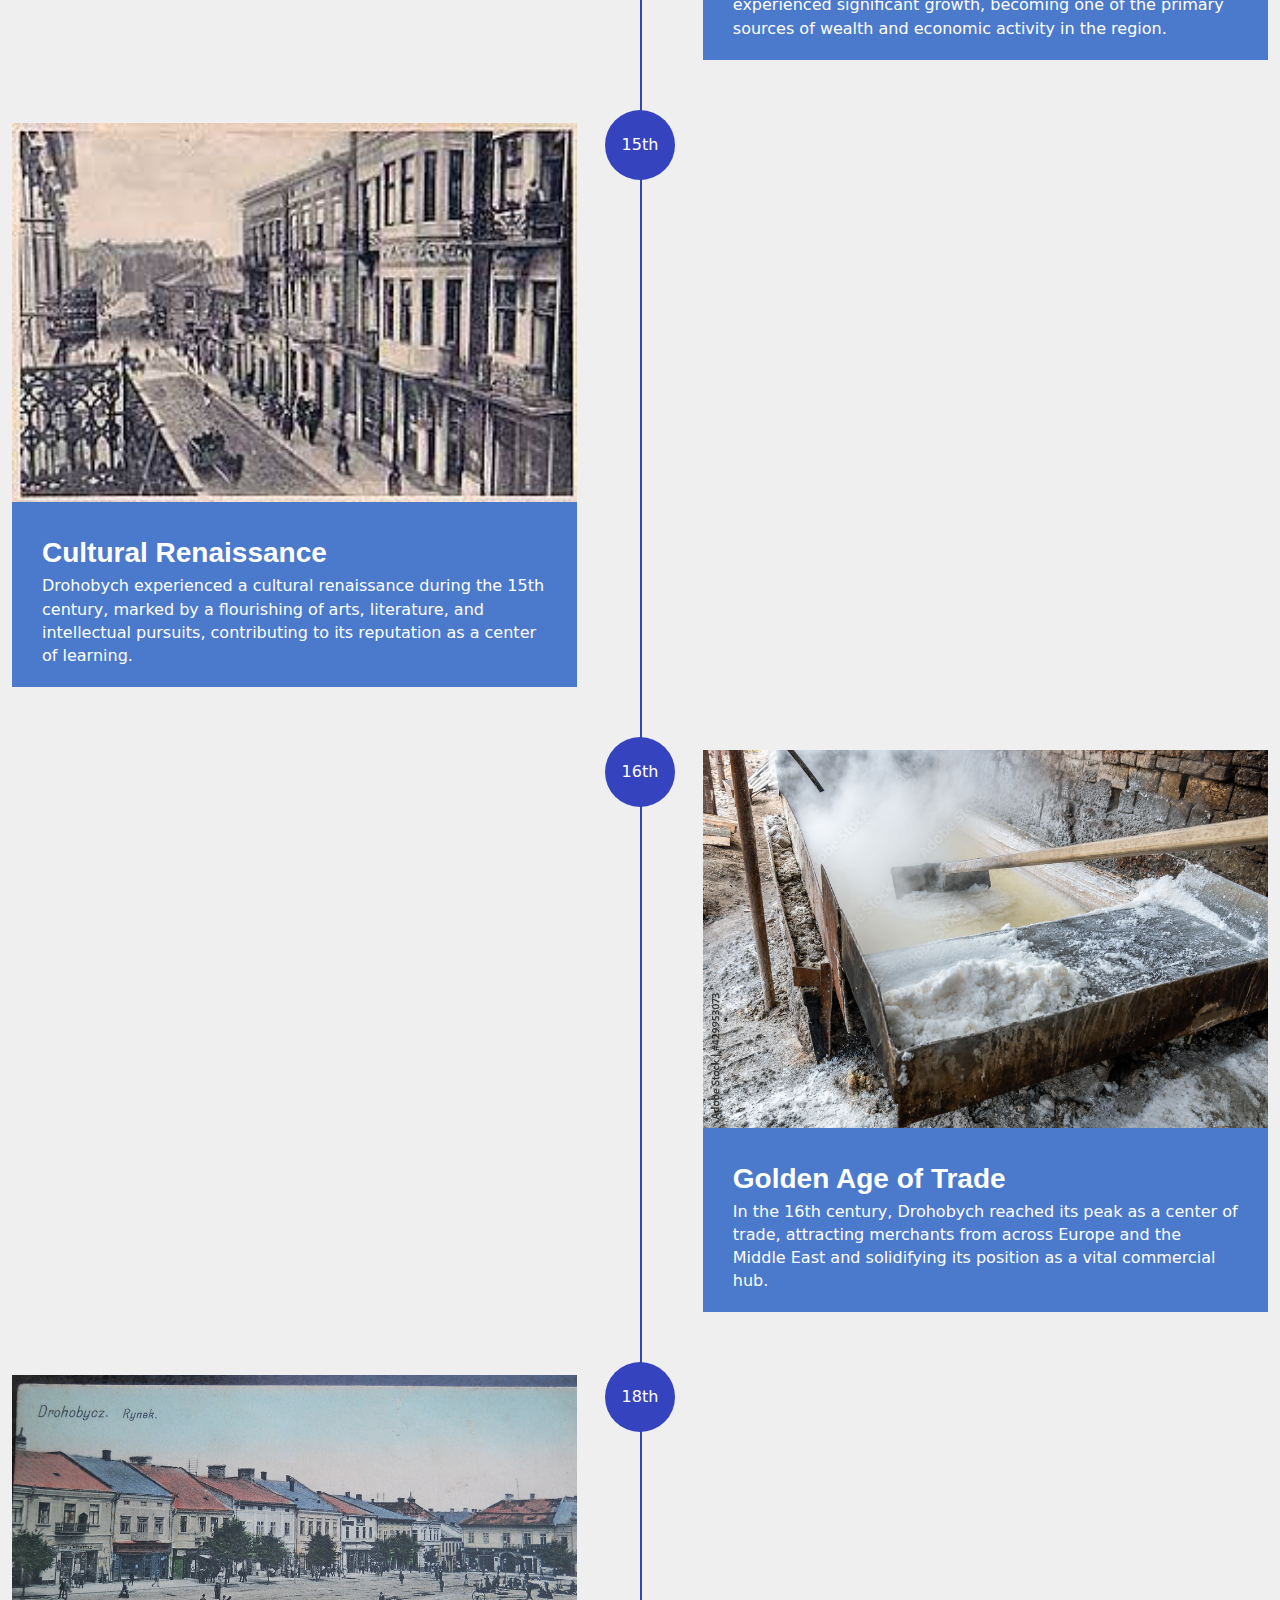
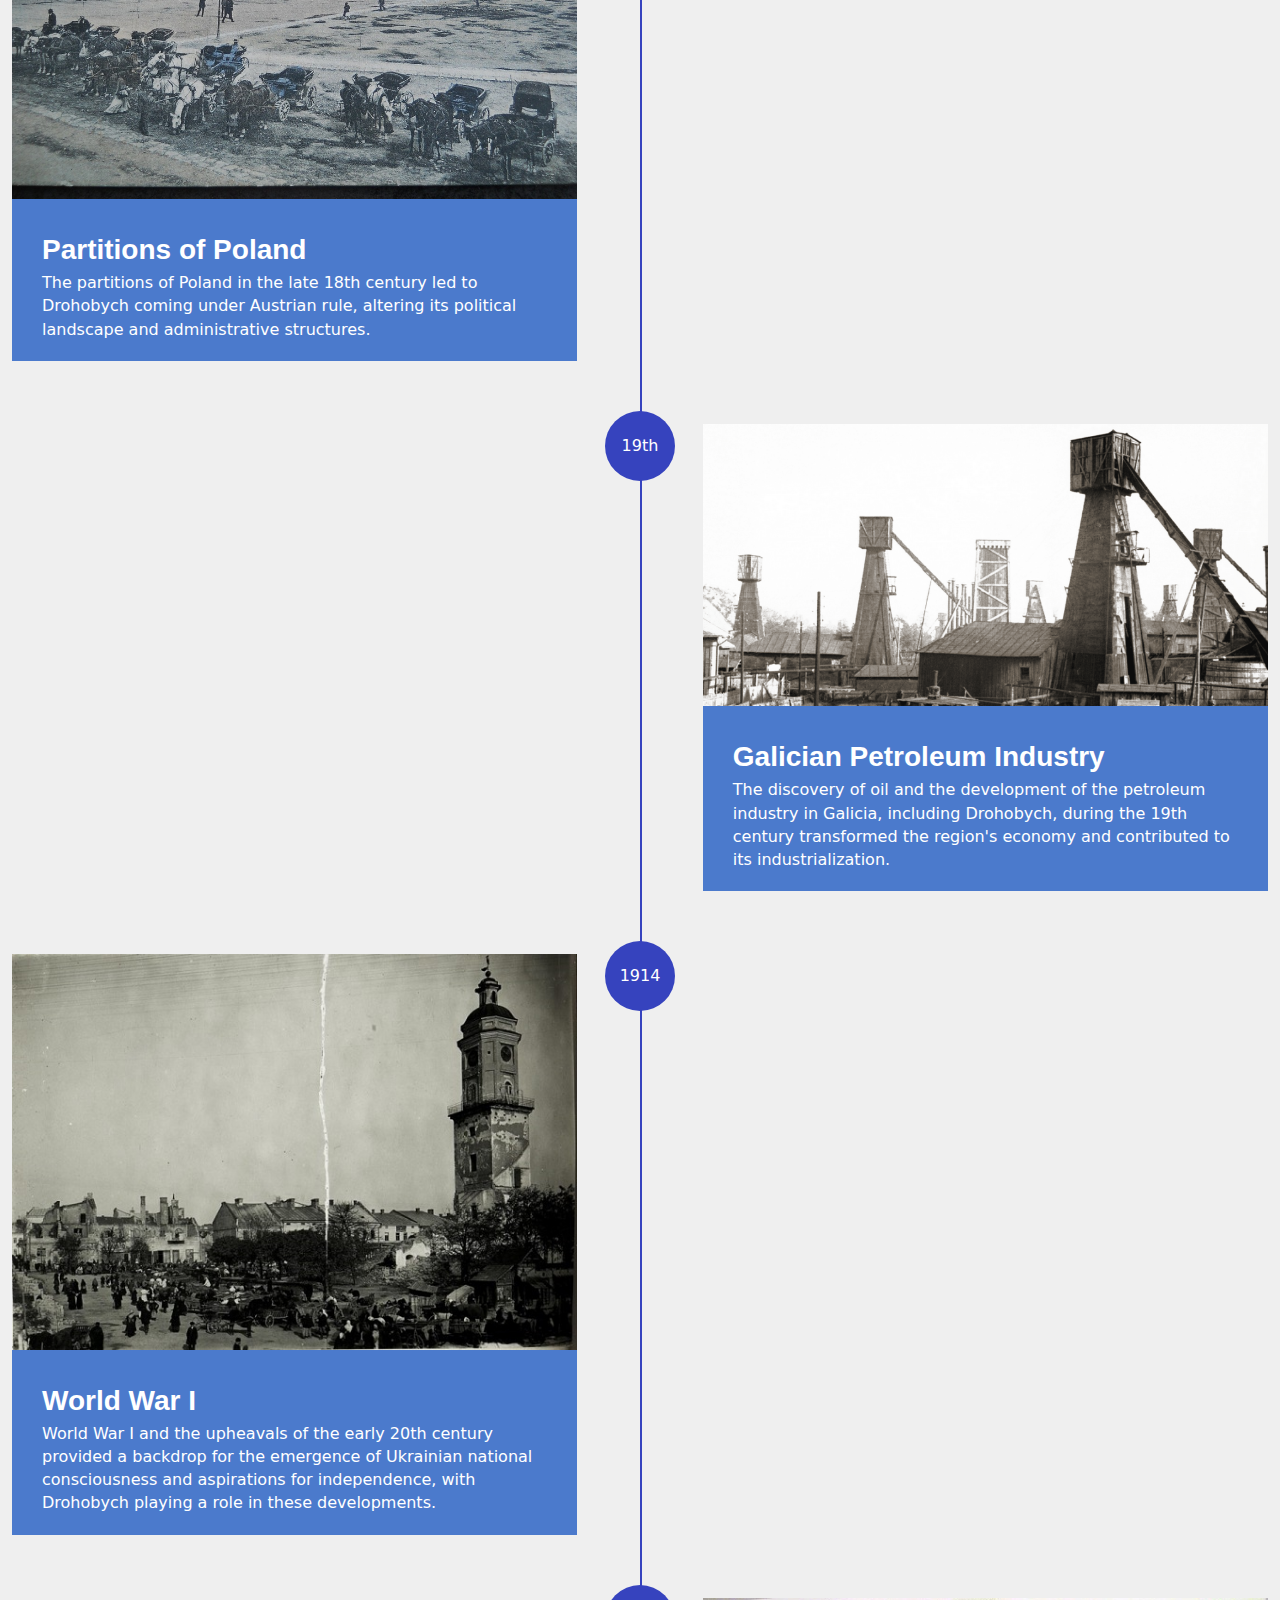
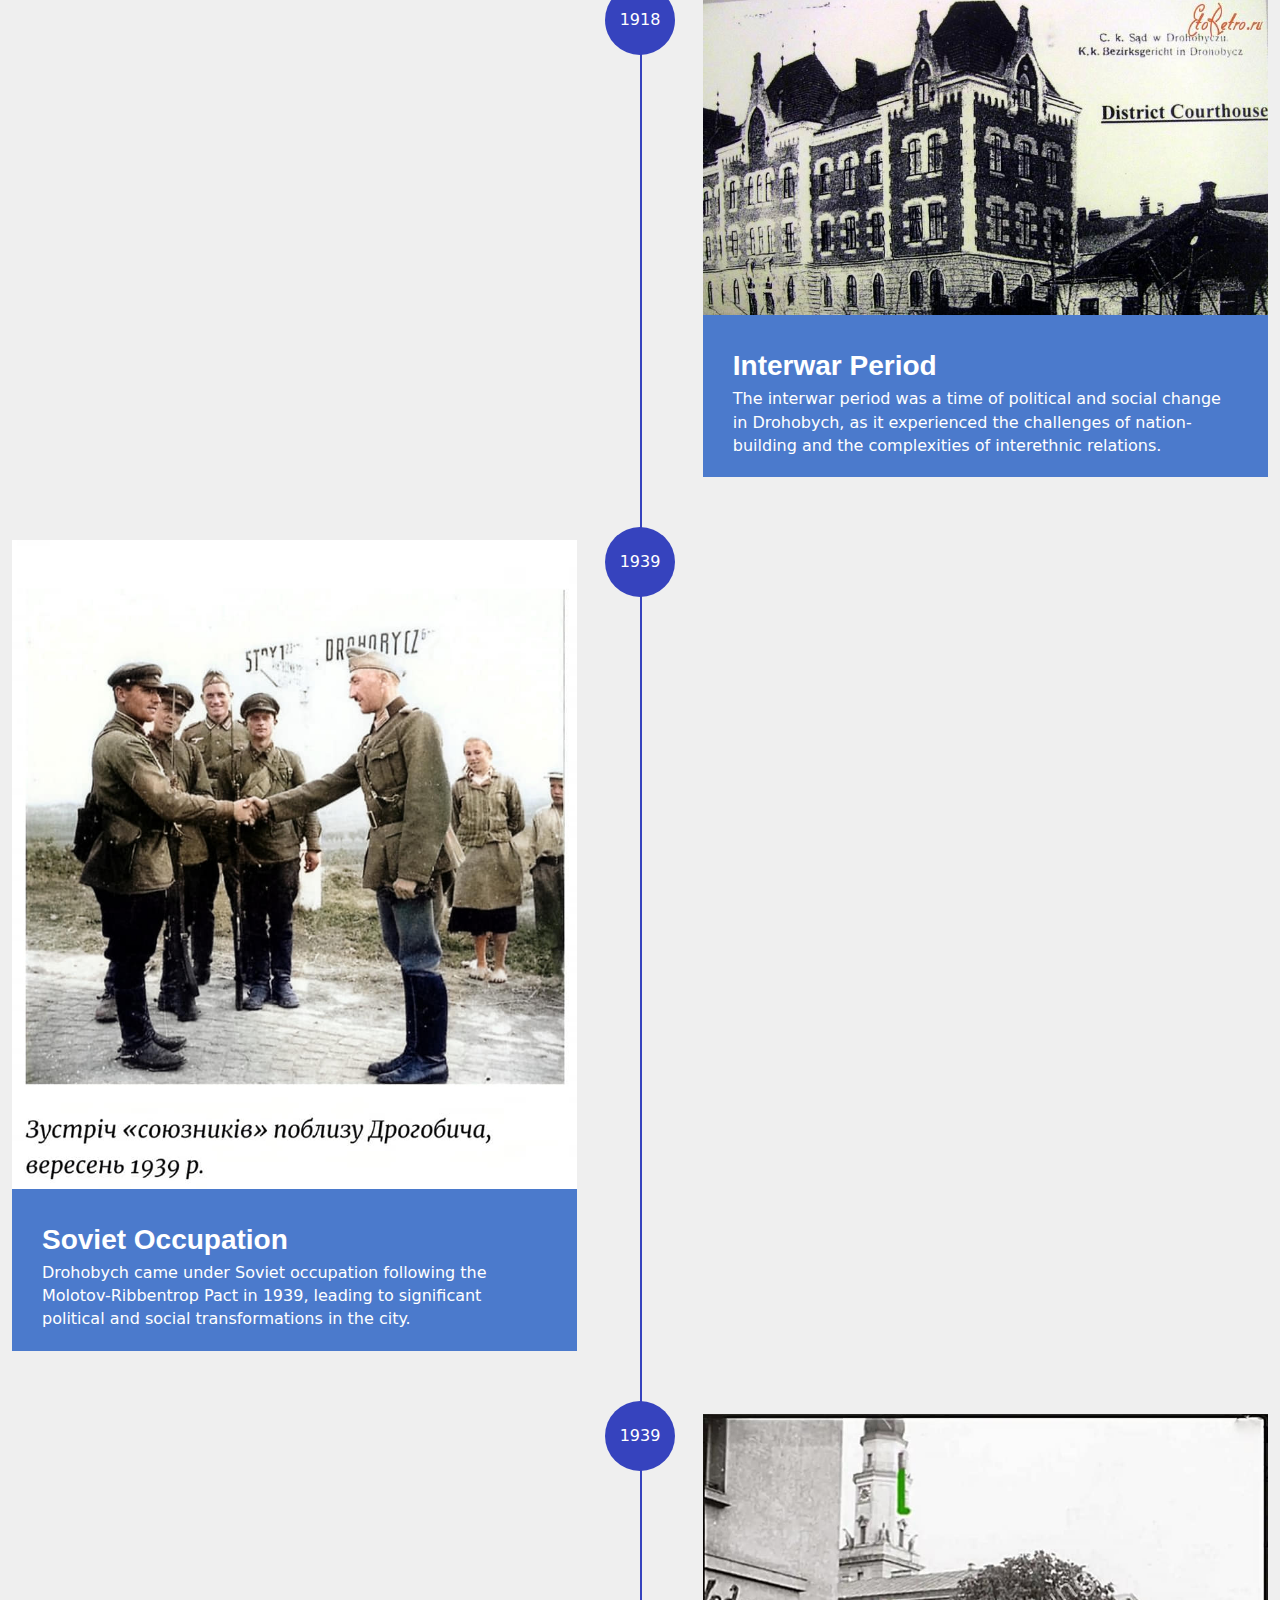
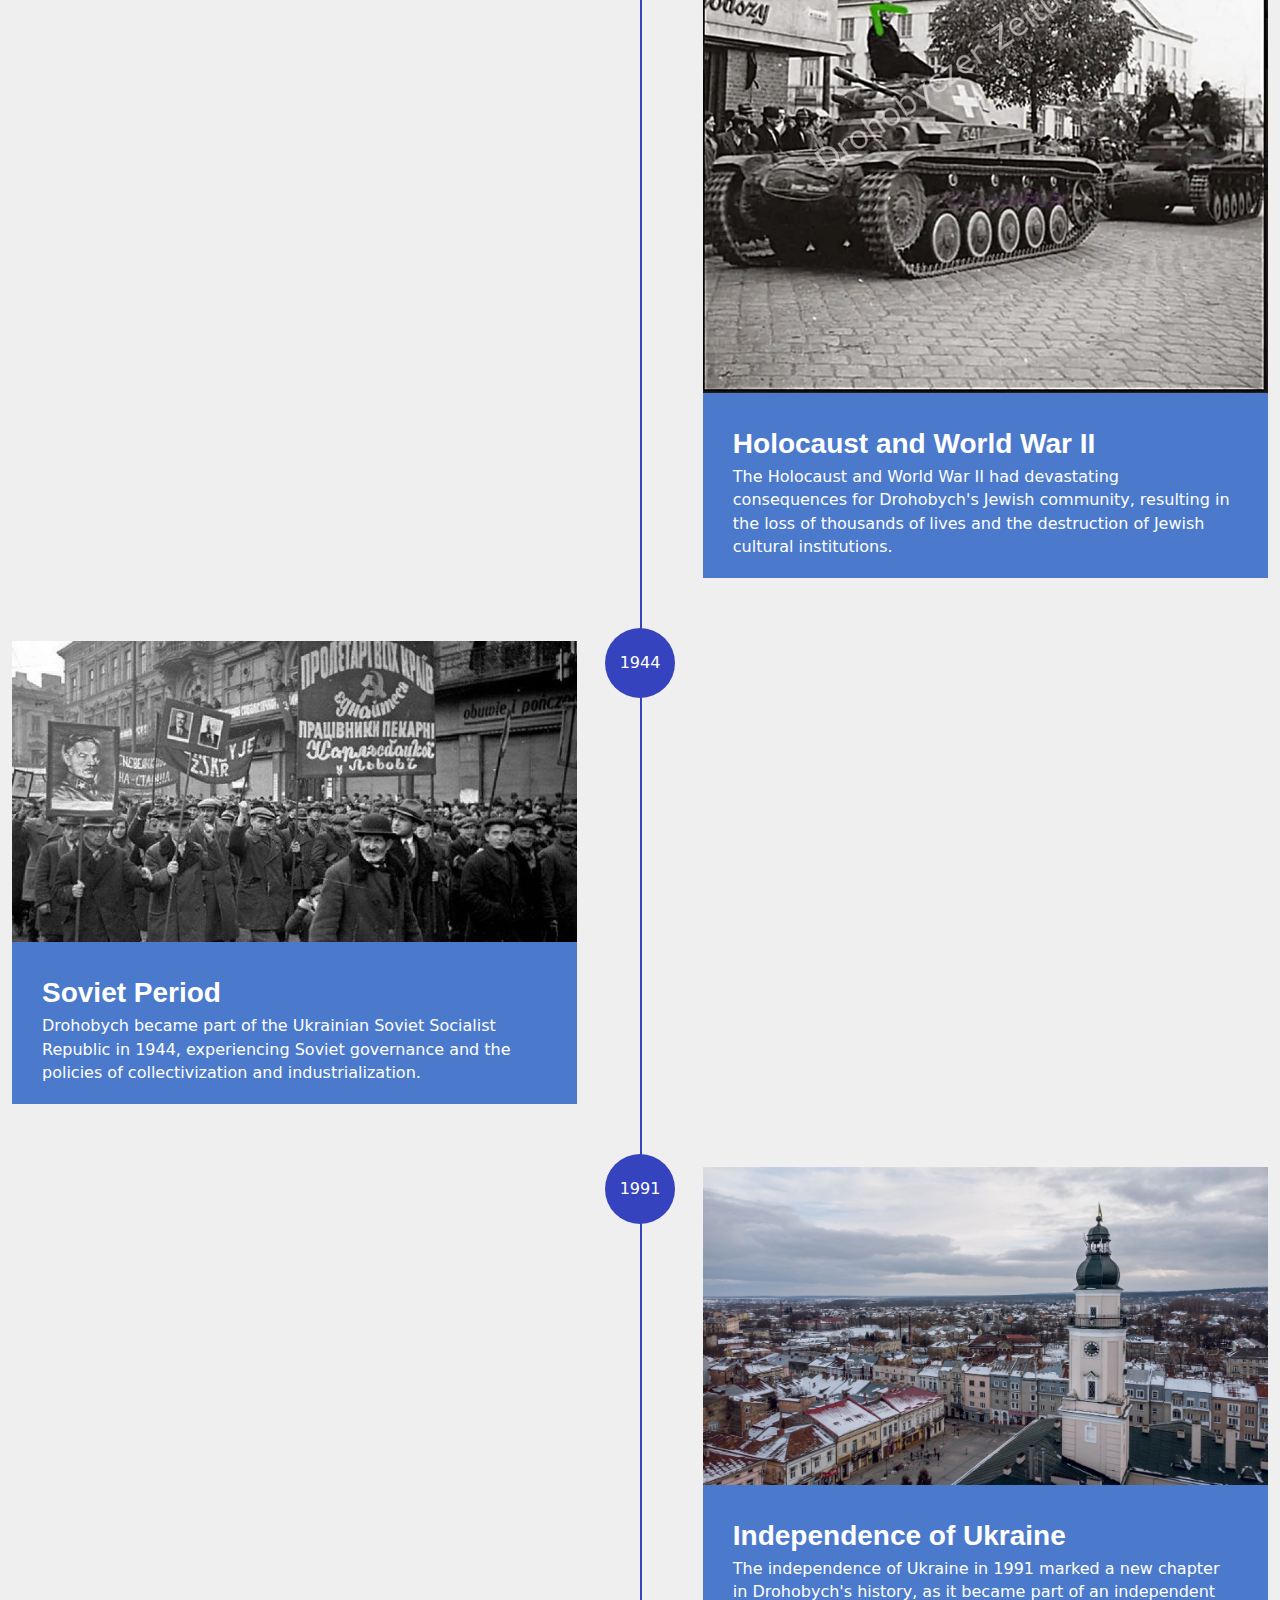
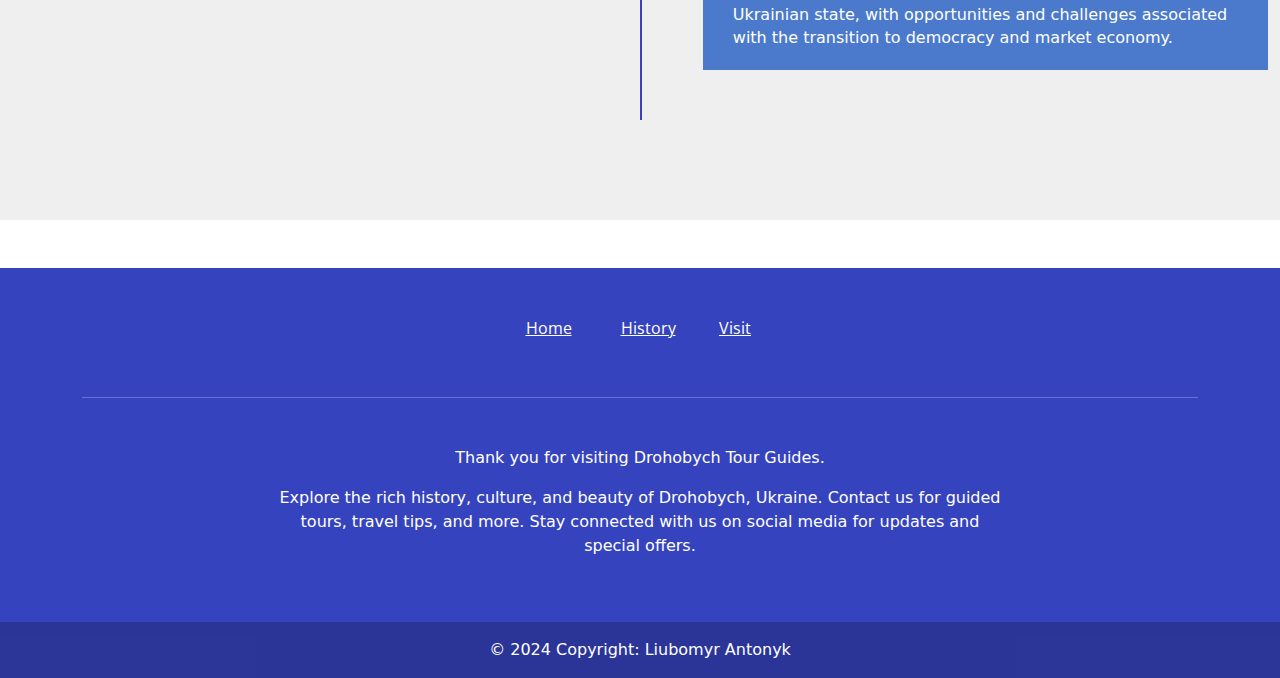
==== commit 4bd330aa: "refactored nav bar to for mobile screens" ====
--- a/history.html
+++ b/history.html
@@ -19,26 +19,31 @@
 
 <header class="header", id="header">
     <div class="title">
+    <h1 class="page title_heading">
+      <a class="navbar-brand" href="index.html">
         <img src="images/logo.png" alt="Drohobych Logo">
-        <h1 class="page title_heading">
-        <a href="index.html" class="title_heading_link">
-            Drohobych Tour guide</a></h1>
-    
-    </div>
-        <nav class="nav">
-            <ul class="page nav_menu">
-            <li class="nav_menu_item">
-                <a href="index.html" class="nav_menu_link">
-                Home</a></li>
-            <li class="nav_menu_item">
-                <a href="history.html" class="nav_menu_link active">
-                History</a></li>
-            <li class="nav_menu_item">
-                <a href="visit.html" class="nav_menu_link">
-                Visit</a></li>
-            </ul>
-        
-        </nav>
+        Drohobych Tour guide
+      </a>
+      </h1>
+  </div>
+        <nav class="navbar navbar-expand-md navbar-light bg-light">
+      <div class="container-fluid">
+        <a class="navbar-brand nav_menu_item" href="index.html">Home</a>
+        <button class="navbar-toggler" type="button" data-bs-toggle="collapse" data-bs-target="#navbarResponsive" aria-controls="navbarResponsive" aria-expanded="false" aria-label="Toggle navigation">
+          <span class="navbar-toggler-icon"></span>
+        </button>
+        <div class="collapse navbar-collapse" id="navbarResponsive">
+          <ul class="navbar-nav">
+            <li class="nav-item nav_menu_item">
+              <a class="nav-link" href="history.html">History</a>
+            </li>
+            <li class="nav-item nav_menu_item">
+              <a class="nav-link" href="visit.html">Visit</a>
+            </li>
+          </ul>
+        </div>
+      </div>
+    </nav>
     
 </header>
 
--- a/css/styles.css
+++ b/css/styles.css
@@ -19,7 +19,6 @@
 /* Header */
 
 .header {
-  font-size: 0;
   text-align: center;
 }
 
@@ -42,14 +41,7 @@
 
 .title_heading {
   font: bold 24px / 1.5 'Montserrat', sans-serif;
-  text-align: center;
   flex:1;
-}
-
-.title_heading_link {
-  text-align: left;
-  padding: 16px;
-  text-decoration: none;
   color: #FFFFFF;
 }
 
@@ -60,29 +52,17 @@
   justify-content: center; 
   background:  #EFEFEF;}
 
-.nav_menu {}
 
 .nav_menu_item {
   align-items: center;
   display: block;
   font: 16px / 1.5 'Montserrat', sans-serif;
 }
-
-.nav_menu_link {
-  display: block;
-  padding: 16px;
-  text-decoration: none;
-  color: #000000;
-  transition: color 0.25s;
-}
-
-.nav_menu_link:hover,
-.nav_menu_link:active,
-.nav_menu_link.active {color: #4b7acc;}
 
 @media (min-width: 480px) {
   .nav_menu_item {display: inline-block;}
 }
+
 
 /* Banner */
 
@@ -215,6 +195,19 @@
   margin: 0 auto; 
 }
 
+#map-frame {
+  width: 100%;
+  height: 50vh; /* Adjust this value to change the height of the map */
+  border: 0;
+  border-radius: 6px;
+}
+
+@media (max-width: 768px) {
+  #map-frame {
+    height: 40vh; /* Adjust this value for smaller screens */
+  }
+}
+
 /* Footer */
 
 .footer {
